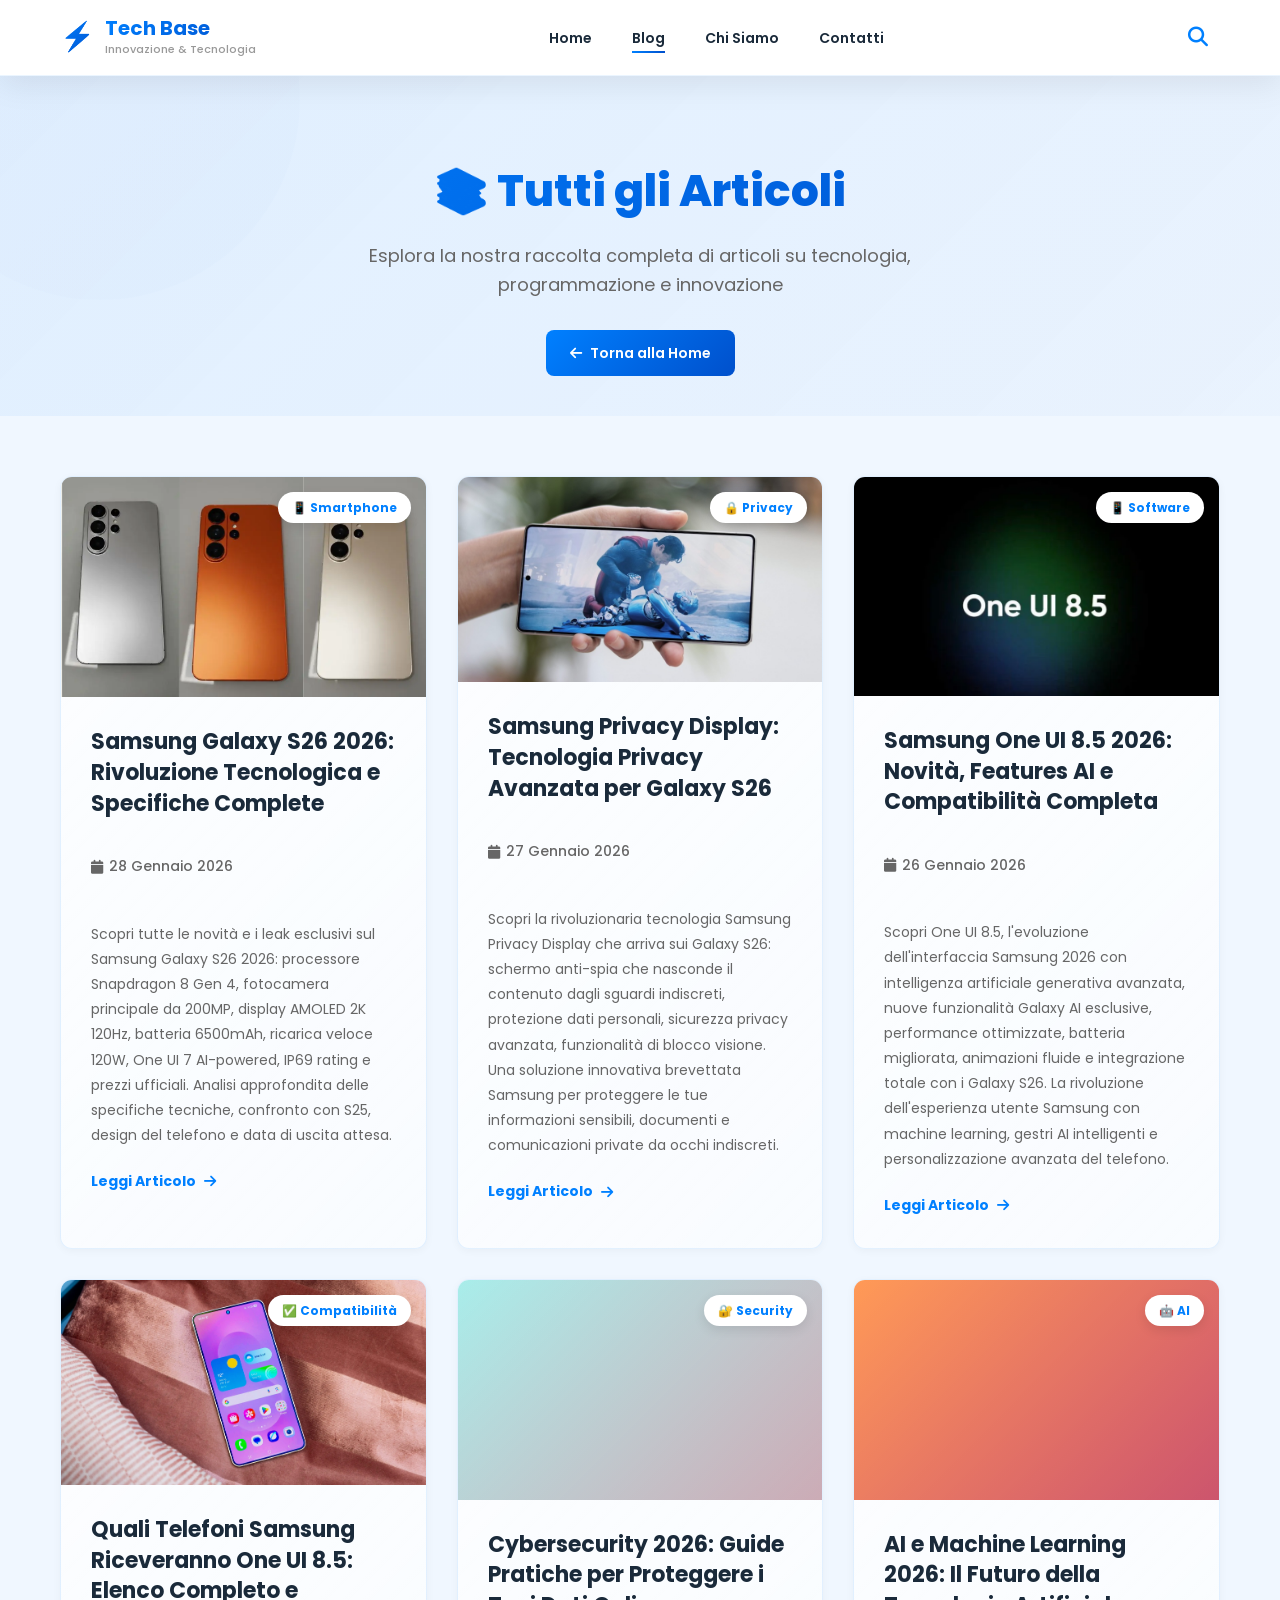
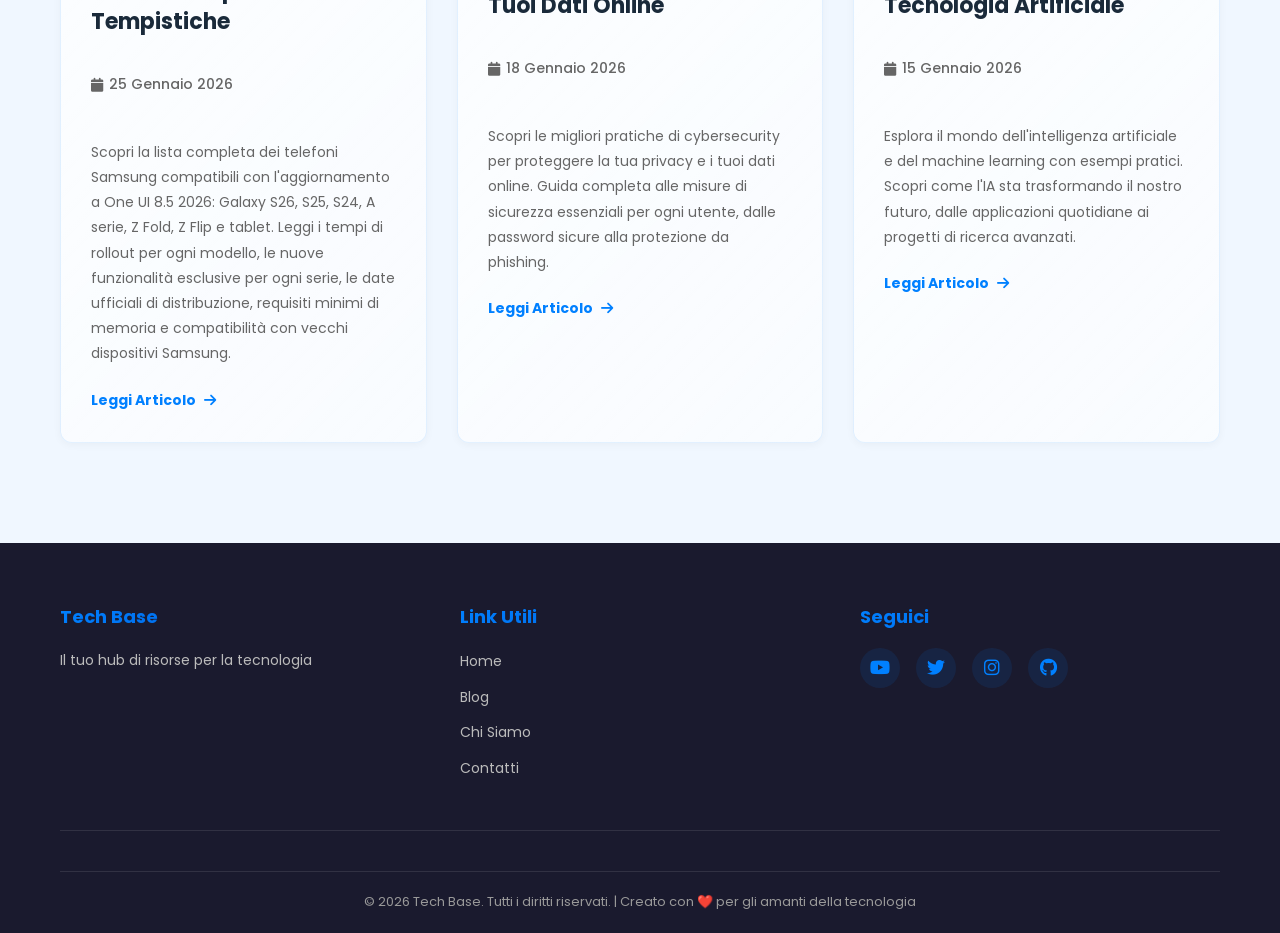
==== blog.html @ f5a22a63 "V1sito" ====
<!DOCTYPE html>
<html lang="it">
<head>
    <meta charset="UTF-8">
    <meta name="viewport" content="width=device-width, initial-scale=1.0">
    <meta name="description" content="Blog tecnologia - Leggi tutti gli articoli su Samsung Galaxy S26, One UI 8.5, privacy display, cybersecurity e AI. Guide complete e approfondimenti tech per 2026.">
    <meta name="keywords" content="blog tecnologia, articoli tech, Samsung Galaxy S26, One UI 8.5, guide tecnologia, novità smartphone, AI, cybersecurity, tutorial">
    <meta name="author" content="Tech Base">
    <meta name="robots" content="index, follow">
    <meta property="og:title" content="Blog Tecnologia - Articoli Tech Esclusivi 2026">
    <meta property="og:description" content="Scopri i migliori articoli su tecnologia, smartphone e innovazione. Guide e tutorial su Samsung S26, One UI e molto altro.">
    <meta property="og:type" content="website">
    <meta property="og:url" content="https://www.techbase.it/blog.html">
    <title>Blog Tecnologia - Articoli su Samsung S26, One UI 8.5 e Novità Tech 2026</title>
    <link rel="stylesheet" href="styles.css">
    <link rel="stylesheet" href="https://cdnjs.cloudflare.com/ajax/libs/font-awesome/6.4.0/css/all.min.css">
    <link rel="canonical" href="https://www.techbase.it/blog.html">
</head>
<body>
    <!-- Animated Background -->
    <div class="background-animation">
        <div class="blob blob-1"></div>
        <div class="blob blob-2"></div>
        <div class="blob blob-3"></div>
    </div>

    <!-- Header -->
    <header class="header">
        <div class="container">
            <div class="logo">
                <div class="logo-icon">⚡</div>
                <div>
                    <h1>Tech Base</h1>
                    <p class="tagline">Innovazione & Tecnologia</p>
                </div>
            </div>
            <nav class="nav">
                <ul>
                    <li><a href="index.html">Home</a></li>
                    <li><a href="blog.html" class="active">Blog</a></li>
                    <li><a href="index.html#about">Chi Siamo</a></li>
                    <li><a href="contatti.html">Contatti</a></li>
                </ul>
            </nav>
            <button class="search-toggle" id="searchToggle" title="Cerca articoli">
                <i class="fas fa-search"></i>
            </button>
            <div class="hamburger">
                <span></span>
                <span></span>
                <span></span>
            </div>
        </div>
    </header>

    <!-- Search Modal -->
    <div class="search-modal" id="searchModal">
        <div class="search-modal-content">
            <button class="search-modal-close" id="searchModalClose">
                <i class="fas fa-times"></i>
            </button>
            <div class="search-modal-header">
                <h2>Cerca Articoli</h2>
                <p>Trova gli articoli che ti interessano</p>
            </div>
            <div class="search-box-modal">
                <i class="fas fa-search"></i>
                <input type="text" id="searchInputModal" class="search-input-modal" placeholder="Cerca per titolo, categoria, parola chiave...">
                <button class="search-clear-modal" id="searchClearModal">
                    <i class="fas fa-times"></i>
                </button>
            </div>
            <div class="search-tags-modal">
                <button class="search-tag-modal" data-tag="smartphone">📱 Smartphone</button>
                <button class="search-tag-modal" data-tag="privacy">🔒 Privacy</button>
                <button class="search-tag-modal" data-tag="software">📱 Software</button>
                <button class="search-tag-modal" data-tag="compatibilità">✅ Compatibilità</button>
                <button class="search-tag-modal" data-tag="security">🔐 Security</button>
                <button class="search-tag-modal" data-tag="ai">🤖 AI</button>
            </div>
            <div id="searchResultsModal" class="search-results-modal"></div>
        </div>
    </div>
    <div class="search-modal-overlay" id="searchModalOverlay"></div>

    <!-- Blog Header Section -->
    <section class="blog-header-section">
        <div class="container">
            <div class="blog-header-content">
                <h1>📚 Tutti gli Articoli</h1>
                <p>Esplora la nostra raccolta completa di articoli su tecnologia, programmazione e innovazione</p>
                <a href="index.html" class="back-to-home">
                    <i class="fas fa-arrow-left"></i> Torna alla Home
                </a>
            </div>
        </div>
    </section>

    <!-- Blog Posts Section -->
    <section class="blog blog-page">
        <div class="container">
            <div class="blog-grid" id="blogGrid">
                <!-- Post 1 -->
                <article class="blog-post">
                    <div class="post-badge">📱 Smartphone</div>
                    <img src="Samsung-Galaxy-S26-Ultra.webp" alt="Samsung Galaxy S26" class="post-image-img">
                    <div class="post-content">
                        <h3>Samsung Galaxy S26 2026: Rivoluzione Tecnologica e Specifiche Complete</h3>
                        <p class="post-date"><i class="fas fa-calendar"></i> 28 Gennaio 2026</p>
                        <p>Scopri tutte le novità e i leak esclusivi sul Samsung Galaxy S26 2026: processore Snapdragon 8 Gen 4, fotocamera principale da 200MP, display AMOLED 2K 120Hz, batteria 6500mAh, ricarica veloce 120W, One UI 7 AI-powered, IP69 rating e prezzi ufficiali. Analisi approfondita delle specifiche tecniche, confronto con S25, design del telefono e data di uscita attesa.</p>
                        <a href="post1-samsung-s26.html" class="read-more"><span>Leggi Articolo</span><i class="fas fa-arrow-right"></i></a>
                    </div>
                </article>

                <!-- Post 2 -->
                <article class="blog-post">
                    <div class="post-badge">🔒 Privacy</div>
                    <img src="S26-Ultra-Display.jpg" alt="Samsung Galaxy S26 Ultra Display Privacy" class="post-image-img">
                    <div class="post-content">
                        <h3>Samsung Privacy Display: Tecnologia Privacy Avanzata per Galaxy S26</h3>
                        <p class="post-date"><i class="fas fa-calendar"></i> 27 Gennaio 2026</p>
                        <p>Scopri la rivoluzionaria tecnologia Samsung Privacy Display che arriva sui Galaxy S26: schermo anti-spia che nasconde il contenuto dagli sguardi indiscreti, protezione dati personali, sicurezza privacy avanzata, funzionalità di blocco visione. Una soluzione innovativa brevettata Samsung per proteggere le tue informazioni sensibili, documenti e comunicazioni private da occhi indiscreti.</p>
                        <a href="post2-samsung-privacy-display.html" class="read-more"><span>Leggi Articolo</span><i class="fas fa-arrow-right"></i></a>
                    </div>
                </article>

                <!-- Post 3 -->
                <article class="blog-post">
                    <div class="post-badge">📱 Software</div>
                    <img src="1293707.webp" alt="Samsung One UI 8.5" class="post-image-img">
                    <div class="post-content">
                        <h3>Samsung One UI 8.5 2026: Novità, Features AI e Compatibilità Completa</h3>
                        <p class="post-date"><i class="fas fa-calendar"></i> 26 Gennaio 2026</p>
                        <p>Scopri One UI 8.5, l'evoluzione dell'interfaccia Samsung 2026 con intelligenza artificiale generativa avanzata, nuove funzionalità Galaxy AI esclusive, performance ottimizzate, batteria migliorata, animazioni fluide e integrazione totale con i Galaxy S26. La rivoluzione dell'esperienza utente Samsung con machine learning, gestri AI intelligenti e personalizzazione avanzata del telefono.</p>
                        <a href="post3-samsung-oneui8.html" class="read-more"><span>Leggi Articolo</span><i class="fas fa-arrow-right"></i></a>
                    </div>
                </article>

                <!-- Post 4 -->
                <article class="blog-post">
                    <div class="post-badge">✅ Compatibilità</div>
                    <img src="download.webp" alt="Samsung One UI 8.5" class="post-image-img">
                    <div class="post-content">
                        <h3>Quali Telefoni Samsung Riceveranno One UI 8.5: Elenco Completo e Tempistiche</h3>
                        <p class="post-date"><i class="fas fa-calendar"></i> 25 Gennaio 2026</p>
                        <p>Scopri la lista completa dei telefoni Samsung compatibili con l'aggiornamento a One UI 8.5 2026: Galaxy S26, S25, S24, A serie, Z Fold, Z Flip e tablet. Leggi i tempi di rollout per ogni modello, le nuove funzionalità esclusive per ogni serie, le date ufficiali di distribuzione, requisiti minimi di memoria e compatibilità con vecchi dispositivi Samsung.</p>
                        <a href="post4-oneui85-compatibility.html" class="read-more"><span>Leggi Articolo</span><i class="fas fa-arrow-right"></i></a>
                    </div>
                </article>

                <!-- Post 5 -->
                <article class="blog-post">
                    <div class="post-badge">🔐 Security</div>
                    <div class="post-image" style="background: linear-gradient(135deg, #a8edea 0%, #fed6e3 100%);"></div>
                    <div class="post-content">
                        <h3>Cybersecurity 2026: Guide Pratiche per Proteggere i Tuoi Dati Online</h3>
                        <p class="post-date"><i class="fas fa-calendar"></i> 18 Gennaio 2026</p>
                        <p>Scopri le migliori pratiche di cybersecurity per proteggere la tua privacy e i tuoi dati online. Guida completa alle misure di sicurezza essenziali per ogni utente, dalle password sicure alla protezione da phishing.</p>
                        <a href="#" class="read-more"><span>Leggi Articolo</span><i class="fas fa-arrow-right"></i></a>
                    </div>
                </article>

                <!-- Post 6 -->
                <article class="blog-post">
                    <div class="post-badge">🤖 AI</div>
                    <div class="post-image" style="background: linear-gradient(135deg, #ff9a56 0%, #ff6a88 100%);"></div>
                    <div class="post-content">
                        <h3>AI e Machine Learning 2026: Il Futuro della Tecnologia Artificiale</h3>
                        <p class="post-date"><i class="fas fa-calendar"></i> 15 Gennaio 2026</p>
                        <p>Esplora il mondo dell'intelligenza artificiale e del machine learning con esempi pratici. Scopri come l'IA sta trasformando il nostro futuro, dalle applicazioni quotidiane ai progetti di ricerca avanzati.</p>
                        <a href="#" class="read-more"><span>Leggi Articolo</span><i class="fas fa-arrow-right"></i></a>
                    </div>
                </article>
            </div>
        </div>
    </section>

    <!-- Footer -->
    <footer class="footer">
        <div class="container">
            <div class="footer-content">
                <div class="footer-section">
                    <h4>Tech Base</h4>
                    <p>Il tuo hub di risorse per la tecnologia</p>
                </div>
                <div class="footer-section">
                    <h4>Link Utili</h4>
                    <ul>
                        <li><a href="index.html">Home</a></li>
                        <li><a href="blog.html">Blog</a></li>
                        <li><a href="index.html#about">Chi Siamo</a></li>
                        <li><a href="contatti.html">Contatti</a></li>
                    </ul>
                </div>
                <div class="footer-section">
                    <h4>Seguici</h4>
                    <div class="social-links">
                        <a href="https://youtube.com" target="_blank" title="YouTube"><i class="fab fa-youtube"></i></a>
                        <a href="https://twitter.com" target="_blank" title="Twitter"><i class="fab fa-twitter"></i></a>
                        <a href="https://instagram.com" target="_blank" title="Instagram"><i class="fab fa-instagram"></i></a>
                        <a href="https://github.com" target="_blank" title="GitHub"><i class="fab fa-github"></i></a>
                    </div>
                </div>
            </div>
            <div class="footer-bottom">
                <p>&copy; 2026 Tech Base. Tutti i diritti riservati. | Creato con ❤️ per gli amanti della tecnologia</p>
            </div>
        </div>
    </footer>

    <script src="script.js"></script>
</body>
</html>
---- styles.css ----
@import url('https://fonts.googleapis.com/css2?family=Poppins:wght@300;400;500;600;700;800&display=swap');

* {
    margin: 0;
    padding: 0;
    box-sizing: border-box;
}

:root {
    --primary: linear-gradient(135deg, #0080FF 0%, #0050CC 100%);
    --secondary: linear-gradient(135deg, #00A8FF 0%, #0066FF 100%);
    --accent: #0080FF;
    --dark: #0a1f2e;
    --light: #f0f7ff;
    --text: #1a2a3a;
}

html {
    scroll-behavior: smooth;
}

body {
    font-family: 'Poppins', sans-serif;
    line-height: 1.6;
    color: var(--text);
    background-color: var(--light);
    overflow-x: hidden;
}

.container {
    max-width: 1200px;
    margin: 0 auto;
    padding: 0 20px;
}

/* Animated Background */
.background-animation {
    position: fixed;
    top: 0;
    left: 0;
    width: 100%;
    height: 100%;
    z-index: -1;
    overflow: hidden;
    background: linear-gradient(135deg, rgba(0, 128, 255, 0.01) 0%, rgba(0, 80, 204, 0.005) 100%);
}

.blob {
    position: absolute;
    border-radius: 50%;
    opacity: 0.01;
}

.blob-1 {
    width: 400px;
    height: 400px;
    background: linear-gradient(135deg, #0080FF 0%, #0050CC 100%);
    top: -100px;
    left: -100px;
}

.blob-2 {
    width: 300px;
    height: 300px;
    background: linear-gradient(135deg, #00A8FF 0%, #0066FF 100%);
    top: 50%;
    right: -100px;
}

.blob-3 {
    width: 350px;
    height: 350px;
    background: linear-gradient(135deg, #0080FF 0%, #0035AA 100%);
    bottom: -100px;
    left: 50%;
}

/* Header */
.header {
    background: rgba(255, 255, 255, 0.98);
    color: var(--text);
    padding: 15px 0;
    position: sticky;
    top: 0;
    z-index: 100;
    border-bottom: 1px solid rgba(0, 128, 255, 0.08);
    box-shadow: 0 1px 3px rgba(0, 0, 0, 0.02);
}

.header .container {
    display: flex;
    justify-content: space-between;
    align-items: center;
}

.logo {
    display: flex;
    align-items: center;
    gap: 2px;
}

.logo-icon {
    font-size: 28px;
    background: linear-gradient(135deg, #0080FF 0%, #0050CC 100%);
    -webkit-background-clip: text;
    -webkit-text-fill-color: transparent;
}

.logo h1 {
    font-size: 24px;
    font-weight: 800;
    background: linear-gradient(135deg, #0080FF 0%, #0050CC 100%);
    -webkit-background-clip: text;
    -webkit-text-fill-color: transparent;
}

.tagline {
    font-size: 11px;
    margin-top: 2px;
    color: #999;
    font-weight: 500;
}

@keyframes pulse {
    0%, 100% { opacity: 1; transform: scale(1); }
    50% { opacity: 0.7; transform: scale(1.1); }
}

.nav ul {
    display: flex;
    list-style: none;
    gap: 40px;
}

.nav a {
    color: var(--text);
    text-decoration: none;
    font-weight: 600;
    font-size: 14px;
    position: relative;
    transition: color 0.3s;
}

.nav a::after {
    content: '';
    position: absolute;
    bottom: -5px;
    left: 0;
    width: 0;
    height: 2px;
    background: linear-gradient(90deg, #0080FF 0%, #0050CC 100%);
    transition: width 0.3s;
}

.nav a:hover::after,
.nav a.active::after {
    width: 100%;
}

.hamburger {
    display: none;
    flex-direction: column;
    gap: 5px;
    cursor: pointer;
}

.hamburger span {
    width: 25px;
    height: 3px;
    background: var(--text);
    border-radius: 2px;
    transition: all 0.3s;
}

.search-toggle {
    background: none;
    border: none;
    font-size: 20px;
    color: #0080FF;
    cursor: pointer;
    transition: all 0.3s;
    padding: 8px 12px;
    display: flex;
    align-items: center;
    justify-content: center;
}

.search-toggle:hover {
    color: #0050CC;
    transform: scale(1.1);
}

/* Search Modal */
.search-modal {
    position: fixed;
    top: 50%;
    left: 50%;
    transform: translate(-50%, -50%) scale(0.95);
    background: white;
    border-radius: 20px;
    padding: 40px;
    box-shadow: 0 20px 60px rgba(0, 0, 0, 0.3);
    z-index: 1001;
    opacity: 0;
    pointer-events: none;
    transition: all 0.3s cubic-bezier(0.23, 1, 0.320, 1);
    max-width: 500px;
    width: 90%;
    max-height: 90vh;
    overflow-y: auto;
}

.search-modal.active {
    opacity: 1;
    pointer-events: auto;
    transform: translate(-50%, -50%) scale(1);
}

.search-modal-overlay {
    position: fixed;
    top: 0;
    left: 0;
    width: 100%;
    height: 100%;
    background: rgba(0, 0, 0, 0.5);
    z-index: 1000;
    opacity: 0;
    pointer-events: none;
    transition: opacity 0.3s;
}

.search-modal-overlay.active {
    opacity: 1;
    pointer-events: auto;
}

.search-modal-close {
    position: absolute;
    top: 15px;
    right: 15px;
    background: none;
    border: none;
    font-size: 24px;
    color: #999;
    cursor: pointer;
    transition: all 0.3s;
    padding: 5px;
}

.search-modal-close:hover {
    color: #0080FF;
    transform: rotate(90deg);
}

.search-modal-header {
    margin-bottom: 30px;
    text-align: center;
}

.search-modal-header h2 {
    font-size: 28px;
    font-weight: 800;
    color: var(--text);
    margin-bottom: 8px;
}

.search-modal-header p {
    color: #999;
    font-size: 14px;
}

.search-box-modal {
    display: flex;
    align-items: center;
    background: white;
    border: 2px solid rgba(0, 128, 255, 0.2);
    border-radius: 50px;
    padding: 12px 20px;
    gap: 12px;
    box-shadow: 0 8px 24px rgba(0, 0, 0, 0.06);
    transition: all 0.3s;
    margin-bottom: 20px;
}

.search-box-modal:focus-within {
    border-color: #0080FF;
    box-shadow: 0 12px 32px rgba(0, 128, 255, 0.15);
}

.search-box-modal i {
    color: #0080FF;
    font-size: 18px;
}

.search-input-modal {
    flex: 1;
    border: none;
    outline: none;
    font-family: inherit;
    font-size: 15px;
    color: var(--text);
}

.search-input-modal::placeholder {
    color: #bbb;
}

.search-clear-modal {
    background: none;
    border: none;
    color: #999;
    cursor: pointer;
    font-size: 18px;
    transition: all 0.3s;
    padding: 5px;
    display: none;
    align-items: center;
    justify-content: center;
}

.search-clear-modal:hover {
    color: #0080FF;
    transform: scale(1.2);
}

.search-clear-modal.active {
    display: flex;
}

.search-tags-modal {
    display: flex;
    flex-wrap: wrap;
    gap: 10px;
    margin-bottom: 20px;
    justify-content: center;
}

.search-tag-modal {
    padding: 8px 16px;
    background: white;
    border: 2px solid rgba(0, 128, 255, 0.2);
    border-radius: 20px;
    color: #666;
    cursor: pointer;
    font-size: 12px;
    font-weight: 600;
    transition: all 0.3s;
}

.search-tag-modal:hover {
    border-color: #0080FF;
    color: #0080FF;
    background: rgba(0, 128, 255, 0.05);
}

.search-tag-modal.active {
    background: linear-gradient(135deg, #0080FF 0%, #0050CC 100%);
    color: white;
    border-color: transparent;
    box-shadow: 0 8px 20px rgba(0, 128, 255, 0.3);
}

.search-results-modal {
    text-align: center;
    padding: 20px;
    color: #999;
    font-size: 14px;
    min-height: 0;
    overflow: hidden;
    transition: all 0.3s;
}

.search-results-modal.active {
    min-height: 40px;
    background: rgba(0, 128, 255, 0.05);
    border-radius: 12px;
    border: 1px solid rgba(0, 128, 255, 0.1);
}

/* Hero Section */
.hero {
    position: relative;
    padding: 120px 0;
    min-height: 100vh;
    display: flex;
    align-items: center;
    overflow: hidden;
    background: linear-gradient(135deg, rgba(102, 126, 234, 0.05) 0%, rgba(118, 75, 162, 0.05) 100%);
}

.hero-content .container {
    position: relative;
    z-index: 2;
}

.hero-title {
    font-size: 64px;
    font-weight: 800;
    margin-bottom: 20px;
    background: linear-gradient(135deg, #0080FF 0%, #0050CC 100%);
    -webkit-background-clip: text;
    -webkit-text-fill-color: transparent;
    line-height: 1.2;
    animation: fadeInUp 0.8s ease-out;
}

.hero-subtitle {
    font-size: 20px;
    color: #666;
    margin-bottom: 40px;
    max-width: 500px;
    line-height: 1.8;
    animation: fadeInUp 0.8s ease-out 0.2s both;
}

@keyframes fadeInUp {
    from {
        opacity: 0;
        transform: translateY(30px);
    }
    to {
        opacity: 1;
        transform: translateY(0);
    }
}

@keyframes slideInLeft {
    from {
        opacity: 0;
        transform: translateX(-50px);
    }
    to {
        opacity: 1;
        transform: translateX(0);
    }
}

@keyframes slideInRight {
    from {
        opacity: 0;
        transform: translateX(50px);
    }
    to {
        opacity: 1;
        transform: translateX(0);
    }
}

@keyframes scaleIn {
    from {
        opacity: 0;
        transform: scale(0.9);
    }
    to {
        opacity: 1;
        transform: scale(1);
    }
}

@keyframes glow {
    0%, 100% {
        box-shadow: 0 0 20px rgba(0, 128, 255, 0.3);
    }
    50% {
        box-shadow: 0 0 40px rgba(0, 128, 255, 0.6);
    }
}

.floating-cards {
    position: absolute;
    right: 0;
    top: 50%;
    transform: translateY(-50%);
    z-index: 1;
    display: flex;
    flex-direction: column;
    gap: 20px;
}

.float-card {
    padding: 15px 25px;
    background: white;
    border-radius: 50px;
    font-weight: 700;
    color: #0080FF;
    box-shadow: 0 10px 30px rgba(0, 128, 255, 0.2);
    animation: float 6s ease-in-out infinite;
}

.float-card:nth-child(2) { animation-delay: 0.5s; }
.float-card:nth-child(3) { animation-delay: 1s; }
.float-card:nth-child(4) { animation-delay: 1.5s; }
.float-card:nth-child(5) { animation-delay: 2s; }

@keyframes float {
    0%, 100% { transform: translateY(0px); }
    50% { transform: translateY(-20px); }
}

/* CTA Button */
.cta-btn {
    display: inline-flex;
    align-items: center;
    gap: 10px;
    padding: 15px 40px;
    border-radius: 50px;
    text-decoration: none;
    font-weight: 600;
    font-size: 15px;
    transition: all 0.3s;
    border: none;
    cursor: pointer;
}

.primary-btn {
    background: linear-gradient(135deg, #0080FF 0%, #0050CC 100%);
    color: white;
    box-shadow: 0 10px 30px rgba(0, 128, 255, 0.3);
}

.primary-btn:hover {
    transform: translateY(-5px);
    box-shadow: 0 15px 40px rgba(0, 128, 255, 0.4);
}

.secondary-btn {
    background: white;
    color: #0080FF;
    border: 2px solid #0080FF;
}

.secondary-btn:hover {
    background: linear-gradient(135deg, #0080FF 0%, #0050CC 100%);
    color: white;
    border-color: transparent;
}

/* Section Header */
.section-header {
    text-align: center;
    margin-bottom: 60px;
}

.section-header h2 {
    font-size: 42px;
    font-weight: 800;
    margin-bottom: 12px;
    color: var(--text);
}

.section-header p {
    font-size: 18px;
    color: #999;
    font-weight: 500;
}

/* Blog Section */
.blog {
    padding: 100px 0;
    background-color: var(--light);
    position: relative;
    z-index: 1;
}

.blog.blog-page {
    padding: 60px 0 100px;
}

.blog-header-section {
    padding: 80px 0 40px;
    background: linear-gradient(135deg, rgba(0, 128, 255, 0.05) 0%, rgba(0, 80, 204, 0.05) 100%);
    position: relative;
    z-index: 1;
}

.blog-header-content {
    text-align: center;
}

.blog-header-content h1 {
    font-size: 48px;
    font-weight: 800;
    margin-bottom: 16px;
    background: linear-gradient(135deg, #0080FF 0%, #0050CC 100%);
    -webkit-background-clip: text;
    -webkit-text-fill-color: transparent;
}

.blog-header-content p {
    font-size: 18px;
    color: #666;
    margin-bottom: 30px;
    max-width: 600px;
    margin-left: auto;
    margin-right: auto;
}

.back-to-home {
    display: inline-flex;
    align-items: center;
    gap: 8px;
    color: #0080FF;
    text-decoration: none;
    font-weight: 600;
    font-size: 14px;
    transition: all 0.3s;
}

.back-to-home:hover {
    gap: 12px;
    color: #0050CC;
}

.blog-grid {
    display: grid;
    grid-template-columns: repeat(auto-fit, minmax(340px, 1fr));
    gap: 40px;
}

.blog.blog-page .blog-grid {
    grid-template-columns: repeat(auto-fit, minmax(300px, 1fr));
    gap: 30px;
}

@media (min-width: 1200px) {
    .blog.blog-page .blog-grid {
        grid-template-columns: repeat(3, 1fr);
    }
}

.blog-post {
    background: linear-gradient(135deg, rgba(255, 255, 255, 0.8) 0%, rgba(255, 255, 255, 0.6) 100%);
    border-radius: 12px;
    overflow: hidden;
    box-shadow: 0 2px 8px rgba(0, 0, 0, 0.04);
    transition: all 0.3s cubic-bezier(0.23, 1, 0.320, 1);
    position: relative;
    border: 1px solid rgba(0, 128, 255, 0.1);
}

.blog-post::before {
    content: '';
    position: absolute;
    top: 0;
    left: 0;
    right: 0;
    height: 4px;
    background: linear-gradient(90deg, #0080FF 0%, #0050CC 100%);
    z-index: 2;
    transform: scaleX(0);
    transform-origin: left;
    transition: transform 0.5s cubic-bezier(0.23, 1, 0.320, 1);
}

.blog-post:hover::before {
    transform: scaleX(1);
}

.blog-post:hover {
    transform: translateY(-20px);
    box-shadow: 0 30px 60px rgba(0, 128, 255, 0.25);
}

.post-badge {
    position: absolute;
    top: 15px;
    right: 15px;
    background: white;
    padding: 6px 14px;
    border-radius: 20px;
    font-size: 12px;
    font-weight: 700;
    color: #0080FF;
    z-index: 3;
    box-shadow: 0 4px 12px rgba(0, 0, 0, 0.1);
}

.post-image {
    width: 100%;
    height: 220px;
    background-size: cover;
    background-position: center;
    position: relative;
}

.post-image-img {
    width: 100%;
    height: auto;
    max-height: 220px;
    object-fit: cover;
    display: block;
}
.post-image img {
    width: 100%;
    height: 100%;
    object-fit: cover;
    display: block;
}
.post-image:hover img {
    transform: scale(1.05);
    transition: transform 0.5s ease;
}

.post-image::after {
    content: '';
    position: absolute;
    top: 0;
    left: 0;
    width: 100%;
    height: 100%;
    background: linear-gradient(135deg, rgba(0,0,0,0) 0%, rgba(0,0,0,0.2) 100%);
}

.post-content {
    padding: 30px;
}

.post-content h3 {
    font-size: 22px;
    margin-bottom: 12px;
    color: var(--text);
    font-weight: 700;
    line-height: 1.4;
    min-height: 60px;
}

.post-date {
    color: #999;
    font-size: 13px;
    margin-bottom: 15px;
    font-weight: 500;
    display: flex;
    align-items: center;
    gap: 6px;
}

.post-content p {
    color: #666;
    margin-bottom: 20px;
    font-size: 14px;
    line-height: 1.8;
    min-height: 70px;
}

.read-more {
    display: inline-flex;
    align-items: center;
    gap: 8px;
    color: #0080FF;
    text-decoration: none;
    font-weight: 700;
    font-size: 14px;
    transition: all 0.3s;
    position: relative;
}

.read-more::after {
    content: '';
    position: absolute;
    bottom: -2px;
    left: 0;
    width: 0;
    height: 2px;
    background: linear-gradient(90deg, #0080FF 0%, #0050CC 100%);
    transition: width 0.3s;
}

.read-more:hover {
    gap: 12px;
    color: #0050CC;
}

.read-more:hover::after {
    width: 100%;
}

.read-more i {
    transition: transform 0.3s;
}

.read-more:hover i {
    transform: translateX(5px);
}

/* About Section */
.about {
    padding: 100px 0;
    background: white;
    position: relative;
    z-index: 1;
}

.about-content {
    display: grid;
    grid-template-columns: 1fr 1fr;
    gap: 80px;
    align-items: center;
}

.about-text h2 {
    font-size: 42px;
    font-weight: 800;
    margin-bottom: 24px;
    color: var(--text);
}

.about-text p {
    font-size: 16px;
    color: #666;
    margin-bottom: 24px;
    line-height: 1.8;
}

.stats {
    display: flex;
    flex-direction: column;
    gap: 24px;
}

.stat-card {
    padding: 30px;
    background: linear-gradient(135deg, rgba(0, 128, 255, 0.05) 0%, rgba(0, 80, 204, 0.05) 100%);
    border-radius: 12px;
    border: 1px solid rgba(0, 128, 255, 0.1);
    transition: all 0.3s;
}

.stat-card:hover {
    background: linear-gradient(135deg, rgba(0, 128, 255, 0.1) 0%, rgba(0, 80, 204, 0.1) 100%);
    border-color: rgba(0, 128, 255, 0.3);
    transform: translateX(10px);
}

.stat-icon {
    font-size: 32px;
    margin-bottom: 12px;
}

.stat-card h3 {
    font-size: 32px;
    font-weight: 800;
    background: linear-gradient(135deg, #0080FF 0%, #0050CC 100%);
    -webkit-background-clip: text;
    -webkit-text-fill-color: transparent;
    margin-bottom: 6px;
}

.stat-card p {
    color: #999;
    font-weight: 600;
    font-size: 14px;
    margin-bottom: 12px;
}

.stat-bar {
    width: 100%;
    height: 4px;
    background: rgba(0,0,0,0.1);
    border-radius: 2px;
    overflow: hidden;
}

.stat-fill {
    height: 100%;
    background: linear-gradient(90deg, #0080FF 0%, #0050CC 100%);
    transition: width 1s ease-out;
    border-radius: 2px;
}

/* Breadcrumb Navigation */
.breadcrumb {
    display: flex;
    align-items: center;
    gap: 8px;
    margin-bottom: 30px;
    padding: 0;
}

.breadcrumb a {
    color: #0080FF;
    text-decoration: none;
    font-size: 14px;
    transition: color 0.3s;
}

.breadcrumb a:hover {
    color: #0050CC;
    text-decoration: underline;
}

.breadcrumb span {
    color: #999;
    font-size: 14px;
}

/* Article Page Styling */
.article-section {
    padding: 60px 0;
    min-height: 100vh;
}

.article-content {
    max-width: 900px;
    margin: 0 auto;
}

.article-header {
    margin-bottom: 40px;
}

.back-link {
    display: inline-flex;
    align-items: center;
    gap: 8px;
    color: #0080FF;
    text-decoration: none;
    font-size: 14px;
    margin-bottom: 20px;
    transition: all 0.3s;
}

.back-link:hover {
    gap: 12px;
    color: #0050CC;
}

.article-badge {
    display: inline-block;
    background: linear-gradient(135deg, #0080FF 0%, #0050CC 100%);
    color: white;
    padding: 6px 14px;
    border-radius: 20px;
    font-size: 12px;
    font-weight: 700;
    margin-bottom: 16px;
}

.article-content h1 {
    font-size: 42px;
    font-weight: 800;
    color: var(--text);
    margin-bottom: 16px;
    line-height: 1.2;
}

.article-meta {
    display: flex;
    gap: 20px;
    flex-wrap: wrap;
    font-size: 14px;
    color: #666;
    margin-bottom: 0;
}

.article-meta span {
    display: flex;
    align-items: center;
    gap: 6px;
}

.article-image-img {
    width: 100%;
    height: auto;
    max-height: 500px;
    object-fit: cover;
    border-radius: 12px;
    margin: 40px 0;
    box-shadow: 0 8px 32px rgba(0, 128, 255, 0.15);
}

.article-body {
    font-size: 16px;
    line-height: 1.8;
    color: #333;
}

.article-body h2 {
    font-size: 28px;
    font-weight: 700;
    color: var(--text);
    margin: 40px 0 20px 0;
}

.article-body h3 {
    font-size: 22px;
    font-weight: 700;
    color: var(--text);
    margin: 30px 0 15px 0;
}

.article-body p {
    margin-bottom: 18px;
    text-align: justify;
}

.article-body ul,
.article-body ol {
    margin: 20px 0 20px 30px;
}

.article-body li {
    margin-bottom: 12px;
    line-height: 1.8;
}

/* Reading Progress Bar */
.reading-progress {
    position: fixed;
    top: 0;
    left: 0;
    right: 0;
    height: 4px;
    background: linear-gradient(90deg, #0080FF 0%, #0050CC 100%);
    width: 0%;
    transition: width 0.2s ease;
    z-index: 1000;
}

/* Blog Header Section */
.blog-header-section {
    padding: 80px 0 40px;
    background: linear-gradient(135deg, rgba(0, 128, 255, 0.05) 0%, rgba(0, 80, 204, 0.02) 100%);
    text-align: center;
}

.blog-header-content h1 {
    font-size: 44px;
    font-weight: 800;
    color: var(--text);
    margin-bottom: 16px;
}

.blog-header-content p {
    font-size: 18px;
    color: #666;
    margin-bottom: 30px;
}

.back-to-home {
    display: inline-flex;
    align-items: center;
    gap: 8px;
    background: linear-gradient(135deg, #0080FF 0%, #0050CC 100%);
    color: white;
    padding: 12px 24px;
    border-radius: 8px;
    text-decoration: none;
    font-weight: 600;
    transition: all 0.3s;
}

.back-to-home:hover {
    transform: translateY(-2px);
    box-shadow: 0 8px 24px rgba(0, 128, 255, 0.3);
}

/* Trending Section */
.trending-section {
    padding: 100px 0;
    background: linear-gradient(135deg, rgba(0, 128, 255, 0.02) 0%, rgba(0, 80, 204, 0.02) 100%);
    position: relative;
    z-index: 1;
}

.trending-grid {
    display: grid;
    grid-template-columns: repeat(auto-fit, minmax(320px, 1fr));
    gap: 30px;
}

.trending-card {
    background: linear-gradient(135deg, rgba(255, 255, 255, 0.9) 0%, rgba(255, 255, 255, 0.7) 100%);
    backdrop-filter: blur(10px);
    -webkit-backdrop-filter: blur(10px);
    padding: 30px;
    border-radius: 16px;
    border: 1px solid rgba(255, 255, 255, 0.8);
    box-shadow: 0 8px 32px rgba(0, 0, 0, 0.08);
    transition: all 0.3s cubic-bezier(0.23, 1, 0.320, 1);
    position: relative;
    overflow: hidden;
}

.trending-card::before {
    content: '';
    position: absolute;
    top: 0;
    left: -100%;
    width: 100%;
    height: 100%;
    background: linear-gradient(90deg, transparent, rgba(255,255,255,0.3), transparent);
    transition: left 0.5s;
}

.trending-card:hover {
    transform: translateY(-10px);
    box-shadow: 0 20px 60px rgba(0, 128, 255, 0.2);
}

.trending-card:hover::before {
    left: 100%;
}

.trending-badge {
    display: inline-block;
    background: linear-gradient(135deg, #0080FF 0%, #0050CC 100%);
    color: white;
    padding: 6px 14px;
    border-radius: 20px;
    font-size: 11px;
    font-weight: 700;
    margin-bottom: 16px;
}

.trending-header {
    display: flex;
    justify-content: space-between;
    align-items: center;
    margin-bottom: 16px;
    font-size: 12px;
}

.trending-category {
    color: #0080FF;
    font-weight: 600;
}

.trending-views {
    color: #999;
    font-weight: 600;
}

.trending-card h3 {
    font-size: 18px;
    font-weight: 700;
    margin-bottom: 12px;
    color: var(--text);
    line-height: 1.4;
}

.trending-card p {
    font-size: 14px;
    color: #666;
    line-height: 1.6;
    margin-bottom: 20px;
}

.trending-footer {
    display: flex;
    justify-content: space-between;
    align-items: center;
    padding-top: 16px;
    border-top: 1px solid rgba(0, 128, 255, 0.1);
}

.trending-time {
    font-size: 12px;
    color: #999;
    font-weight: 600;
}

.trending-link {
    color: #0080FF;
    text-decoration: none;
    font-weight: 700;
    font-size: 13px;
    display: flex;
    align-items: center;
    gap: 6px;
    transition: all 0.3s;
}

.trending-link:hover {
    gap: 10px;
    color: #0050CC;
}

/* Newsletter Section */
.newsletter {
    padding: 100px 0;
    background: linear-gradient(135deg, #667eea 0%, #764ba2 100%);
    position: relative;
    z-index: 1;
    overflow: hidden;
}

.newsletter::before {
    content: '';
    position: absolute;
    top: -50%;
    right: -10%;
    width: 600px;
    height: 600px;
    background: radial-gradient(circle, rgba(255,255,255,0.1) 1px, transparent 1px);
    background-size: 50px 50px;
    animation: float 20s ease-in-out infinite;
    z-index: 0;
}

.newsletter-content {
    display: grid;
    grid-template-columns: 1fr 1fr;
    gap: 60px;
    align-items: center;
    position: relative;
    z-index: 1;
}

.newsletter-text h2 {
    font-size: 42px;
    font-weight: 800;
    color: white;
    margin-bottom: 20px;
    line-height: 1.3;
}

.newsletter-text p {
    font-size: 16px;
    color: rgba(255, 255, 255, 0.9);
    margin-bottom: 40px;
    line-height: 1.8;
}

.newsletter-stats {
    display: flex;
    gap: 40px;
}

.newsletter-stat {
    display: flex;
    flex-direction: column;
    align-items: center;
}

.stat-number {
    font-size: 28px;
    font-weight: 800;
    color: white;
    display: block;
}

.stat-label {
    font-size: 13px;
    color: rgba(255, 255, 255, 0.8);
    margin-top: 8px;
    font-weight: 600;
}

.newsletter-form {
    display: flex;
    flex-direction: column;
    gap: 16px;
    background: rgba(255, 255, 255, 0.9);
    backdrop-filter: blur(10px);
    -webkit-backdrop-filter: blur(10px);
    padding: 40px;
    border-radius: 20px;
    box-shadow: 0 20px 60px rgba(0, 0, 0, 0.15);
    border: 1px solid rgba(255, 255, 255, 0.8);
}

.newsletter-form input {
    padding: 16px;
    border: 2px solid #e0e0e0;
    border-radius: 12px;
    font-family: inherit;
    font-size: 15px;
    transition: all 0.3s;
}

.newsletter-form input:focus {
    outline: none;
    border-color: #667eea;
    box-shadow: 0 0 0 4px rgba(102, 126, 234, 0.1);
}

.newsletter-form input::placeholder {
    color: #999;
}

.newsletter-form .submit-btn {
    background: linear-gradient(135deg, #667eea 0%, #764ba2 100%);
    margin-top: 10px;
}

.newsletter-disclaimer {
    font-size: 12px;
    color: #999;
    text-align: center;
}
.contact {
    padding: 100px 0;
    background: linear-gradient(135deg, rgba(0, 128, 255, 0.05) 0%, rgba(0, 80, 204, 0.05) 100%);
    position: relative;
    z-index: 1;
}

.contact.contact-page {
    padding: 60px 0 100px;
    background: var(--light);
}

.contact-header-section {
    padding: 80px 0 40px;
    background: linear-gradient(135deg, rgba(0, 128, 255, 0.05) 0%, rgba(0, 80, 204, 0.05) 100%);
    position: relative;
    z-index: 1;
}

.contact-header-content {
    text-align: center;
}

.contact-header-content h1 {
    font-size: 48px;
    font-weight: 800;
    margin-bottom: 16px;
    background: linear-gradient(135deg, #0080FF 0%, #0050CC 100%);
    -webkit-background-clip: text;
    -webkit-text-fill-color: transparent;
}

.contact-header-content p {
    font-size: 18px;
    color: #666;
    margin-bottom: 30px;
    max-width: 600px;
    margin-left: auto;
    margin-right: auto;
}

.contact-wrapper {
    background: linear-gradient(135deg, rgba(255, 255, 255, 0.8) 0%, rgba(255, 255, 255, 0.6) 100%);
    backdrop-filter: blur(10px);
    -webkit-backdrop-filter: blur(10px);
    border-radius: 20px;
    padding: 60px;
    box-shadow: 0 20px 60px rgba(0, 0, 0, 0.08);
    border: 1px solid rgba(255, 255, 255, 0.8);
}

.contact-header {
    text-align: center;
    margin-bottom: 50px;
}

.contact-header h2 {
    font-size: 42px;
    font-weight: 800;
    margin-bottom: 12px;
    color: var(--text);
}

.contact-header p {
    font-size: 18px;
    color: #999;
    font-weight: 500;
}

.contact-content {
    display: grid;
    grid-template-columns: 1fr 1fr;
    gap: 60px;
}

.contact.contact-page .contact-content {
    grid-template-columns: 1fr 1fr;
    gap: 40px;
}

.contact-form {
    display: flex;
    flex-direction: column;
    gap: 24px;
}

.form-group {
    display: flex;
    flex-direction: column;
    gap: 8px;
}

.form-group.full-width {
    grid-column: 1 / -1;
}

.form-group label {
    font-weight: 700;
    color: var(--text);
    font-size: 14px;
    display: flex;
    align-items: center;
    gap: 8px;
}

.form-group label i {
    color: #667eea;
    font-size: 16px;
}

.form-group input,
.form-group textarea {
    padding: 14px 16px;
    border: 2px solid #e0e0e0;
    border-radius: 8px;
    font-family: inherit;
    font-size: 14px;
    transition: all 0.3s;
    background: #fafafa;
}

.form-group input:focus,
.form-group textarea:focus {
    outline: none;
    border-color: #0080FF;
    background: white;
    box-shadow: 0 0 0 4px rgba(0, 128, 255, 0.1);
}

.form-group input::placeholder,
.form-group textarea::placeholder {
    color: #bbb;
}

.contact-info {
    display: flex;
    flex-direction: column;
    gap: 30px;
}

.contact.contact-page .contact-info {
    display: grid;
    grid-template-columns: repeat(2, 1fr);
    gap: 20px;
    flex-direction: unset;
}

.info-item {
    padding: 24px;
    background: linear-gradient(135deg, rgba(0, 128, 255, 0.05) 0%, rgba(0, 80, 204, 0.05) 100%);
    border-radius: 12px;
    border: 1px solid rgba(0, 128, 255, 0.1);
    transition: all 0.3s;
}

.info-item:hover {
    background: linear-gradient(135deg, rgba(0, 128, 255, 0.1) 0%, rgba(0, 80, 204, 0.1) 100%);
    border-color: rgba(0, 128, 255, 0.3);
    transform: translateX(-10px);
}

.info-icon {
    font-size: 32px;
    margin-bottom: 12px;
}

.info-item h4 {
    font-size: 18px;
    font-weight: 700;
    color: var(--text);
    margin-bottom: 6px;
}

.info-item p {
    color: #999;
    font-weight: 600;
}

.submit-btn {
    padding: 14px 30px;
    background: linear-gradient(135deg, #0080FF 0%, #0050CC 100%);
    color: white;
    border: none;
    border-radius: 8px;
    font-size: 15px;
    font-weight: 700;
    cursor: pointer;
    transition: all 0.3s;
    display: flex;
    align-items: center;
    justify-content: center;
    gap: 10px;
    box-shadow: 0 10px 30px rgba(0, 128, 255, 0.3);
}

.submit-btn:hover {
    transform: translateY(-3px);
    box-shadow: 0 15px 40px rgba(0, 128, 255, 0.4);
}

/* Footer */
.footer {
    background: #1a1a2e;
    color: white;
    padding: 60px 0 20px;
    position: relative;
    z-index: 1;
}

.footer-content {
    display: grid;
    grid-template-columns: repeat(3, 1fr);
    gap: 40px;
    margin-bottom: 40px;
    padding-bottom: 40px;
    border-bottom: 1px solid rgba(255, 255, 255, 0.1);
}

.footer-section h4 {
    font-size: 18px;
    font-weight: 700;
    margin-bottom: 16px;
    background: linear-gradient(135deg, #0080FF 0%, #0050CC 100%);
    -webkit-background-clip: text;
    -webkit-text-fill-color: transparent;
}

.footer-section p {
    color: #bbb;
    font-size: 14px;
    line-height: 1.8;
}

.footer-section ul {
    list-style: none;
}

.footer-section ul li {
    margin-bottom: 10px;
}

.footer-section ul li a {
    color: #bbb;
    text-decoration: none;
    font-size: 14px;
    transition: color 0.3s;
}

.footer-section ul li a:hover {
    color: white;
}

.social-links {
    display: flex;
    gap: 16px;
}

.social-links a {
    width: 40px;
    height: 40px;
    display: flex;
    align-items: center;
    justify-content: center;
    background: rgba(0, 128, 255, 0.1);
    color: #0080FF;
    border-radius: 50%;
    text-decoration: none;
    transition: all 0.3s;
    font-size: 18px;
}

.social-links a:hover {
    background: linear-gradient(135deg, #0080FF 0%, #0050CC 100%);
    color: white;
    transform: translateY(-5px);
}

.footer-bottom {
    text-align: center;
    padding-top: 20px;
    border-top: 1px solid rgba(255, 255, 255, 0.1);
}

.footer-bottom p {
    color: #999;
    font-size: 13px;
}

.footer-bottom a {
    color: #0080FF;
    text-decoration: none;
    transition: color 0.3s;
}

.footer-bottom a:hover {
    color: #0050CC;
    text-decoration: underline;
}

.footer-keywords {
    color: #666 !important;
    margin-top: 12px;
    line-height: 1.6;
}

@media (max-width: 768px) {
    .header .container {
        flex-direction: column;
        gap: 20px;
    }

    .nav ul {
        flex-direction: column;
        gap: 15px;
        text-align: center;
    }

    .nav {
        display: none;
    }

    .nav.active {
        display: block;
    }

    .hamburger {
        display: flex;
    }

    .hero {
        padding: 80px 0;
        min-height: auto;
    }

    .hero-title {
        font-size: 42px;
    }

    .hero-subtitle {
        font-size: 16px;
    }

    .floating-cards {
        position: static;
        transform: none;
        margin-top: 40px;
        flex-direction: row;
        flex-wrap: wrap;
        justify-content: center;
    }

    .blog-grid {
        grid-template-columns: 1fr;
    }

    .blog.blog-page .blog-grid {
        grid-template-columns: 1fr;
    }

    .search-modal {
        width: 95%;
        padding: 30px 20px;
    }

    .search-tags-modal {
        justify-content: flex-start;
    }

    .search-tag-modal {
        font-size: 11px;
        padding: 6px 12px;
    }

    .newsletter-content {
        grid-template-columns: 1fr;
        gap: 30px;
    }

    .newsletter-text h2 {
        font-size: 28px;
    }

    .newsletter-stats {
        gap: 20px;
    }

    .newsletter-form {
        padding: 30px 20px;
    }

    .blog-header-section {
        padding: 50px 0 30px;
    }

    .blog-header-content h1 {
        font-size: 32px;
    }

    .blog-header-content p {
        font-size: 16px;
    }

    .contact-header-section {
        padding: 50px 0 30px;
    }

    .contact-header-content h1 {
        font-size: 32px;
    }

    .contact-header-content p {
        font-size: 16px;
    }

    .about-content {
        grid-template-columns: 1fr;
        gap: 40px;
    }

    .section-header h2 {
        font-size: 32px;
    }

    .contact-content {
        grid-template-columns: 1fr;
        gap: 40px;
    }

    .contact.contact-page .contact-info {
        grid-template-columns: 1fr;
    }

    .footer-content {
        grid-template-columns: 1fr;
        gap: 30px;
    }

    .contact-wrapper {
        padding: 40px 20px;
    }

    .trending-card {
        padding: 20px;
    }

    .trending-card h3 {
        font-size: 16px;
    }
}

@media (max-width: 480px) {
    .logo h1 {
        font-size: 20px;
    }

    .hero-title {
        font-size: 32px;
    }

    .section-header h2 {
        font-size: 26px;
    }

    .blog-grid {
        gap: 20px;
    }

    .floating-cards {
        gap: 10px;
    }

    .float-card {
        padding: 10px 16px;
        font-size: 12px;
    }

    .submit-btn,
    .cta-btn {
        font-size: 14px;
        padding: 12px 24px;
    }
}
/* =========================
   LOGO SIZE OVERRIDE (SAFE)
   ========================= */

/* Contenitore logo */
.logo {
    align-items: center;
    gap: 10px;
}

/* Immagine logo */
.logo img {
    width: 52px;       /* riduce il quadrato nero */
    height: auto;
    max-height: 52px;
    object-fit: contain;
}

/* Titolo Tech Base */
.logo h1 {
    font-size: 20px;   /* più proporzionato */
    font-weight: 700;
    line-height: 1.1;
}

/* Sottotitolo */
.tagline {
    font-size: 11px;
    margin-top: 2px;
}

/* =========================
   MOBILE REFINEMENT
   ========================= */

@media (max-width: 768px) {
    .logo img {
        width: 44px;
        max-height: 44px;
    }

    .logo h1 {
        font-size: 18px;
    }

    .tagline {
        font-size: 10px;
    }
}

@media (max-width: 480px) {
    .logo img {
        width: 40px;
        max-height: 40px;
    }

    .logo h1 {
        font-size: 16px;
    }
}


/* =========================
   MOBILE PHONE OPTIMIZATION
   ========================= */

@media (max-width: 480px) {

    /* Header più compatto */
    .header {
        padding: 10px 0;
    }

    .header .container {
        flex-direction: row;
        justify-content: space-between;
        gap: 10px;
    }

    /* Logo ultra compatto */
    .logo {
        gap: 8px;
    }

    .logo img {
        width: 36px;
        max-height: 36px;
    }

    .logo h1 {
        font-size: 16px;
        line-height: 1;
    }

    .tagline {
        display: none; /* su telefono NON serve */
    }

    /* Hamburger più visibile */
    .hamburger span {
        width: 22px;
        height: 2px;
    }

    /* Menu mobile */
    .nav.active {
        width: 100%;
        background: white;
        padding: 20px 0;
        border-top: 1px solid rgba(0, 128, 255, 0.1);
    }

    .nav ul {
        gap: 18px;
    }

    .nav a {
        font-size: 15px;
    }

    /* Search icon più piccola */
    .search-toggle {
        font-size: 18px;
        padding: 6px 8px;
    }

    /* HERO SECTION */
    .hero {
        padding: 60px 0;
        min-height: auto;
    }

    .hero-title {
        font-size: 30px;
        line-height: 1.25;
    }

    .hero-subtitle {
        font-size: 15px;
        line-height: 1.6;
        margin-bottom: 30px;
    }

    /* Floating cards */
    .float-card {
        padding: 8px 14px;
        font-size: 11px;
        border-radius: 30px;
    }

    /* CTA */
    .cta-btn {
        width: 100%;
        justify-content: center;
        padding: 14px;
        font-size: 14px;
    }

    /* Blog cards */
    .blog-post:hover {
        transform: none; /* niente salti su mobile */
    }

    /* Footer */
    .footer {
        padding: 40px 0 20px;
    }

    .footer-bottom p {
        font-size: 12px;
    }
}
.blog-grid {
    display: grid;
    grid-template-columns: repeat(auto-fit, minmax(350px, 1fr));
    gap: 30px;  
}
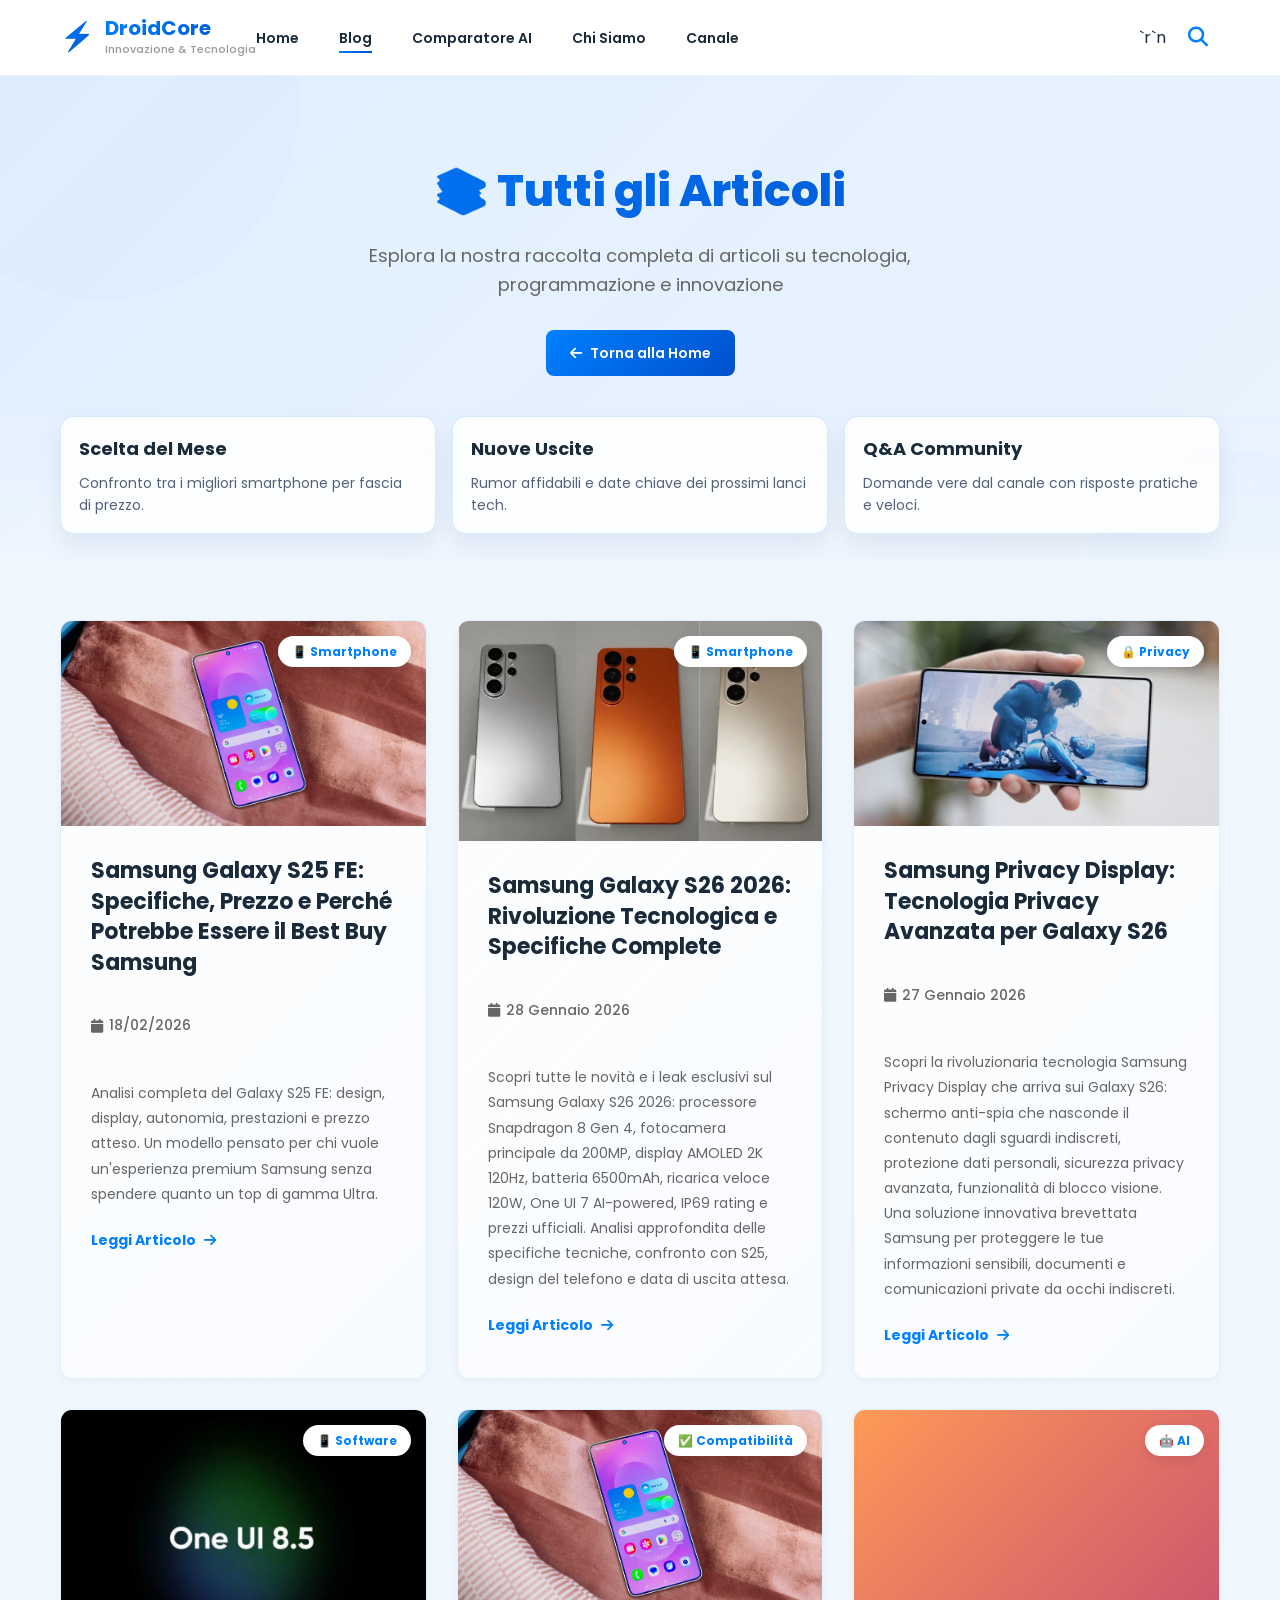
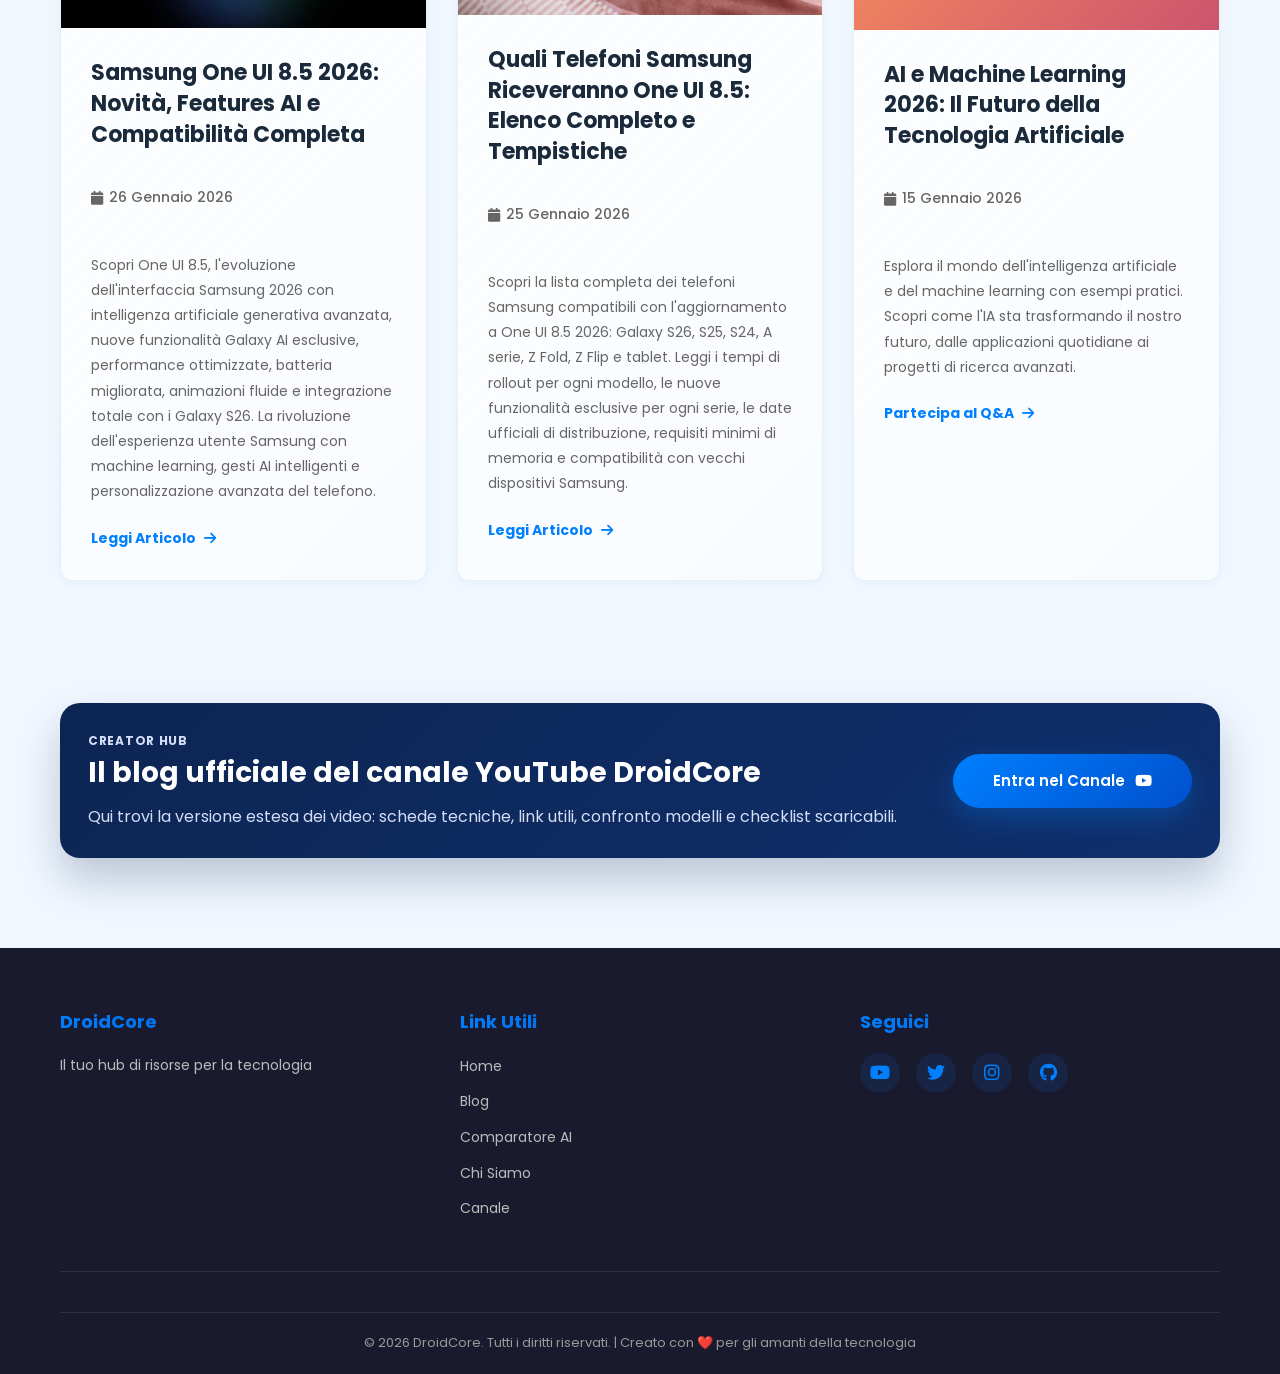
==== commit c862447e: "v3 cia" ====
--- a/blog.html
+++ b/blog.html
@@ -1,20 +1,20 @@
-<!DOCTYPE html>
+﻿<!DOCTYPE html>
 <html lang="it">
 <head>
     <meta charset="UTF-8">
     <meta name="viewport" content="width=device-width, initial-scale=1.0">
-    <meta name="description" content="Blog tecnologia - Leggi tutti gli articoli su Samsung Galaxy S26, One UI 8.5, privacy display, cybersecurity e AI. Guide complete e approfondimenti tech per 2026.">
-    <meta name="keywords" content="blog tecnologia, articoli tech, Samsung Galaxy S26, One UI 8.5, guide tecnologia, novità smartphone, AI, cybersecurity, tutorial">
-    <meta name="author" content="Tech Base">
+    <meta name="description" content="Blog tecnologia - Leggi tutti gli articoli su Samsung Galaxy S26, S25 FE, One UI 8.5, privacy display e AI. Guide complete e approfondimenti tech per 2026.">
+    <meta name="keywords" content="blog tecnologia, articoli tech, Samsung Galaxy S26, Samsung S25 FE, One UI 8.5, guide tecnologia, novità smartphone, AI, tutorial">
+    <meta name="author" content="DroidCore">
     <meta name="robots" content="index, follow">
     <meta property="og:title" content="Blog Tecnologia - Articoli Tech Esclusivi 2026">
     <meta property="og:description" content="Scopri i migliori articoli su tecnologia, smartphone e innovazione. Guide e tutorial su Samsung S26, One UI e molto altro.">
     <meta property="og:type" content="website">
-    <meta property="og:url" content="https://www.techbase.it/blog.html">
+    <meta property="og:url" content="https://www.DroidCore.it/blog.html">
     <title>Blog Tecnologia - Articoli su Samsung S26, One UI 8.5 e Novità Tech 2026</title>
     <link rel="stylesheet" href="styles.css">
     <link rel="stylesheet" href="https://cdnjs.cloudflare.com/ajax/libs/font-awesome/6.4.0/css/all.min.css">
-    <link rel="canonical" href="https://www.techbase.it/blog.html">
+    <link rel="canonical" href="https://www.DroidCore.it/blog.html">
 </head>
 <body>
     <!-- Animated Background -->
@@ -30,7 +30,7 @@
             <div class="logo">
                 <div class="logo-icon">⚡</div>
                 <div>
-                    <h1>Tech Base</h1>
+                    <h1>DroidCore</h1>
                     <p class="tagline">Innovazione & Tecnologia</p>
                 </div>
             </div>
@@ -38,11 +38,12 @@
                 <ul>
                     <li><a href="index.html">Home</a></li>
                     <li><a href="blog.html" class="active">Blog</a></li>
-                    <li><a href="index.html#about">Chi Siamo</a></li>
-                    <li><a href="contatti.html">Contatti</a></li>
+                    <li><a href="comparatore.html">Comparatore AI</a></li>
+                    <li><a href="chi-siamo.html">Chi Siamo</a></li>
+                    <li><a href="canale.html">Canale</a></li>
                 </ul>
             </nav>
-            <button class="search-toggle" id="searchToggle" title="Cerca articoli">
+            <div class="header-actions">`r`n            <button class="search-toggle" id="searchToggle" title="Cerca articoli">
                 <i class="fas fa-search"></i>
             </button>
             <div class="hamburger">
@@ -96,14 +97,44 @@
         </div>
     </section>
 
+    <section class="blog-editorial-strip">
+        <div class="container">
+            <div class="editorial-strip-grid">
+                <article class="editorial-pill">
+                    <h3>Scelta del Mese</h3>
+                    <p>Confronto tra i migliori smartphone per fascia di prezzo.</p>
+                </article>
+                <article class="editorial-pill">
+                    <h3>Nuove Uscite</h3>
+                    <p>Rumor affidabili e date chiave dei prossimi lanci tech.</p>
+                </article>
+                <article class="editorial-pill">
+                    <h3>Q&A Community</h3>
+                    <p>Domande vere dal canale con risposte pratiche e veloci.</p>
+                </article>
+            </div>
+        </div>
+    </section>
     <!-- Blog Posts Section -->
     <section class="blog blog-page">
         <div class="container">
             <div class="blog-grid" id="blogGrid">
                 <!-- Post 1 -->
-                <article class="blog-post">
+                 <article class="blog-post">
                     <div class="post-badge">📱 Smartphone</div>
-                    <img src="Samsung-Galaxy-S26-Ultra.webp" alt="Samsung Galaxy S26" class="post-image-img">
+                    <img loading="lazy" src="download.webp" alt="Samsung Galaxy S25 FE" class="post-image-img">
+                    <div class="post-content">
+                        <h3>Samsung Galaxy S25 FE: Specifiche, Prezzo e Perché Potrebbe Essere il Best Buy Samsung</h3>
+                        <p class="post-date"><i class="fas fa-calendar"></i> 18/02/2026</p>
+                        <p>Analisi completa del Galaxy S25 FE: design, display, autonomia, prestazioni e prezzo atteso. Un modello pensato per chi vuole un'esperienza premium Samsung senza spendere quanto un top di gamma Ultra.</p>
+                        <a href="post5-samsung-s25-fe.html" class="read-more"><span>Leggi Articolo</span><i class="fas fa-arrow-right"></i></a>
+                    </div>
+                </article>
+
+                <!-- Post 2 -->
+                <article class="blog-post">
+                    <div class="post-badge">📱 Smartphone</div>
+                    <img loading="lazy" src="Samsung-Galaxy-S26-Ultra.webp" alt="Samsung Galaxy S26" class="post-image-img">
                     <div class="post-content">
                         <h3>Samsung Galaxy S26 2026: Rivoluzione Tecnologica e Specifiche Complete</h3>
                         <p class="post-date"><i class="fas fa-calendar"></i> 28 Gennaio 2026</p>
@@ -112,10 +143,10 @@
                     </div>
                 </article>
 
-                <!-- Post 2 -->
+                <!-- Post 3 -->
                 <article class="blog-post">
                     <div class="post-badge">🔒 Privacy</div>
-                    <img src="S26-Ultra-Display.jpg" alt="Samsung Galaxy S26 Ultra Display Privacy" class="post-image-img">
+                    <img loading="lazy" src="S26-Ultra-Display.jpg" alt="Samsung Galaxy S26 Ultra Display Privacy" class="post-image-img">
                     <div class="post-content">
                         <h3>Samsung Privacy Display: Tecnologia Privacy Avanzata per Galaxy S26</h3>
                         <p class="post-date"><i class="fas fa-calendar"></i> 27 Gennaio 2026</p>
@@ -124,22 +155,22 @@
                     </div>
                 </article>
 
-                <!-- Post 3 -->
+                <!-- Post 4 -->
                 <article class="blog-post">
                     <div class="post-badge">📱 Software</div>
-                    <img src="1293707.webp" alt="Samsung One UI 8.5" class="post-image-img">
+                    <img loading="lazy" src="1293707.webp" alt="Samsung One UI 8.5" class="post-image-img">
                     <div class="post-content">
                         <h3>Samsung One UI 8.5 2026: Novità, Features AI e Compatibilità Completa</h3>
                         <p class="post-date"><i class="fas fa-calendar"></i> 26 Gennaio 2026</p>
-                        <p>Scopri One UI 8.5, l'evoluzione dell'interfaccia Samsung 2026 con intelligenza artificiale generativa avanzata, nuove funzionalità Galaxy AI esclusive, performance ottimizzate, batteria migliorata, animazioni fluide e integrazione totale con i Galaxy S26. La rivoluzione dell'esperienza utente Samsung con machine learning, gestri AI intelligenti e personalizzazione avanzata del telefono.</p>
+                        <p>Scopri One UI 8.5, l'evoluzione dell'interfaccia Samsung 2026 con intelligenza artificiale generativa avanzata, nuove funzionalità Galaxy AI esclusive, performance ottimizzate, batteria migliorata, animazioni fluide e integrazione totale con i Galaxy S26. La rivoluzione dell'esperienza utente Samsung con machine learning, gesti AI intelligenti e personalizzazione avanzata del telefono.</p>
                         <a href="post3-samsung-oneui8.html" class="read-more"><span>Leggi Articolo</span><i class="fas fa-arrow-right"></i></a>
                     </div>
                 </article>
 
-                <!-- Post 4 -->
+                <!-- Post 5 -->
                 <article class="blog-post">
                     <div class="post-badge">✅ Compatibilità</div>
-                    <img src="download.webp" alt="Samsung One UI 8.5" class="post-image-img">
+                    <img loading="lazy" src="download.webp" alt="Samsung One UI 8.5" class="post-image-img">
                     <div class="post-content">
                         <h3>Quali Telefoni Samsung Riceveranno One UI 8.5: Elenco Completo e Tempistiche</h3>
                         <p class="post-date"><i class="fas fa-calendar"></i> 25 Gennaio 2026</p>
@@ -148,18 +179,6 @@
                     </div>
                 </article>
 
-                <!-- Post 5 -->
-                <article class="blog-post">
-                    <div class="post-badge">🔐 Security</div>
-                    <div class="post-image" style="background: linear-gradient(135deg, #a8edea 0%, #fed6e3 100%);"></div>
-                    <div class="post-content">
-                        <h3>Cybersecurity 2026: Guide Pratiche per Proteggere i Tuoi Dati Online</h3>
-                        <p class="post-date"><i class="fas fa-calendar"></i> 18 Gennaio 2026</p>
-                        <p>Scopri le migliori pratiche di cybersecurity per proteggere la tua privacy e i tuoi dati online. Guida completa alle misure di sicurezza essenziali per ogni utente, dalle password sicure alla protezione da phishing.</p>
-                        <a href="#" class="read-more"><span>Leggi Articolo</span><i class="fas fa-arrow-right"></i></a>
-                    </div>
-                </article>
-
                 <!-- Post 6 -->
                 <article class="blog-post">
                     <div class="post-badge">🤖 AI</div>
@@ -168,19 +187,30 @@
                         <h3>AI e Machine Learning 2026: Il Futuro della Tecnologia Artificiale</h3>
                         <p class="post-date"><i class="fas fa-calendar"></i> 15 Gennaio 2026</p>
                         <p>Esplora il mondo dell'intelligenza artificiale e del machine learning con esempi pratici. Scopri come l'IA sta trasformando il nostro futuro, dalle applicazioni quotidiane ai progetti di ricerca avanzati.</p>
-                        <a href="#" class="read-more"><span>Leggi Articolo</span><i class="fas fa-arrow-right"></i></a>
-                    </div>
-                </article>
-            </div>
-        </div>
-    </section>
-
+                        <a href="canale.html" class="read-more"><span>Partecipa al Q&A</span><i class="fas fa-arrow-right"></i></a>
+                    </div>
+                </article>
+            </div>
+        </div>
+    </section>
+    <section class="blog-channel-banner">
+        <div class="container">
+            <div class="blog-channel-card">
+                <div>
+                    <p class="blog-channel-kicker">Creator Hub</p>
+                    <h2>Il blog ufficiale del canale YouTube DroidCore</h2>
+                    <p>Qui trovi la versione estesa dei video: schede tecniche, link utili, confronto modelli e checklist scaricabili.</p>
+                </div>
+                <a href="canale.html" class="cta-btn primary-btn"><span>Entra nel Canale</span><i class="fab fa-youtube"></i></a>
+            </div>
+        </div>
+    </section>
     <!-- Footer -->
     <footer class="footer">
         <div class="container">
             <div class="footer-content">
                 <div class="footer-section">
-                    <h4>Tech Base</h4>
+                    <h4>DroidCore</h4>
                     <p>Il tuo hub di risorse per la tecnologia</p>
                 </div>
                 <div class="footer-section">
@@ -188,26 +218,37 @@
                     <ul>
                         <li><a href="index.html">Home</a></li>
                         <li><a href="blog.html">Blog</a></li>
-                        <li><a href="index.html#about">Chi Siamo</a></li>
-                        <li><a href="contatti.html">Contatti</a></li>
-                    </ul>
+                        <li><a href="comparatore.html">Comparatore AI</a></li>
+                        <li><a href="chi-siamo.html">Chi Siamo</a></li>
+                        <li><a href="canale.html">Canale</a></li>
+                </ul>
                 </div>
                 <div class="footer-section">
                     <h4>Seguici</h4>
                     <div class="social-links">
-                        <a href="https://youtube.com" target="_blank" title="YouTube"><i class="fab fa-youtube"></i></a>
-                        <a href="https://twitter.com" target="_blank" title="Twitter"><i class="fab fa-twitter"></i></a>
-                        <a href="https://instagram.com" target="_blank" title="Instagram"><i class="fab fa-instagram"></i></a>
-                        <a href="https://github.com" target="_blank" title="GitHub"><i class="fab fa-github"></i></a>
+                        <a href="https://www.youtube.com/@droidcore-e4b" target="_blank" rel="noopener noreferrer" title="YouTube"><i class="fab fa-youtube"></i></a>
+                        <a href="https://twitter.com" target="_blank" rel="noopener noreferrer" title="Twitter"><i class="fab fa-twitter"></i></a>
+                        <a href="https://instagram.com" target="_blank" rel="noopener noreferrer" title="Instagram"><i class="fab fa-instagram"></i></a>
+                        <a href="https://github.com" target="_blank" rel="noopener noreferrer" title="GitHub"><i class="fab fa-github"></i></a>
                     </div>
                 </div>
             </div>
             <div class="footer-bottom">
-                <p>&copy; 2026 Tech Base. Tutti i diritti riservati. | Creato con ❤️ per gli amanti della tecnologia</p>
+                <p>&copy; 2026 DroidCore. Tutti i diritti riservati. | Creato con ❤️ per gli amanti della tecnologia</p>
             </div>
         </div>
     </footer>
 
-    <script src="script.js"></script>
+    <script src="script.js" defer></script>
 </body>
 </html>
+
+
+
+
+
+
+
+
+
+
--- a/styles.css
+++ b/styles.css
@@ -1947,3 +1947,1074 @@
     grid-template-columns: repeat(auto-fit, minmax(350px, 1fr));
     gap: 30px;  
 }
+
+/* Staff Login + Dashboard */
+.login-container {
+    width: min(460px, calc(100% - 32px));
+    margin: 90px auto;
+    background: rgba(255, 255, 255, 0.94);
+    border: 1px solid rgba(0, 128, 255, 0.16);
+    border-radius: 20px;
+    box-shadow: 0 24px 70px rgba(0, 0, 0, 0.16);
+    overflow: hidden;
+    animation: slideUp 0.6s ease-out;
+}
+
+.login-header {
+    text-align: center;
+    padding: 28px 28px 18px;
+    background: linear-gradient(135deg, rgba(0, 128, 255, 0.08), rgba(0, 80, 204, 0.06));
+}
+
+.staff-badge {
+    display: inline-flex;
+    align-items: center;
+    gap: 8px;
+    padding: 6px 12px;
+    font-size: 12px;
+    font-weight: 700;
+    border-radius: 999px;
+    color: #0050CC;
+    background: rgba(0, 128, 255, 0.12);
+    border: 1px solid rgba(0, 128, 255, 0.22);
+    margin-bottom: 14px;
+}
+
+.login-header h1 {
+    margin: 12px 0 6px;
+    font-size: 34px;
+}
+
+.login-header p {
+    margin: 0;
+    color: #666;
+    font-size: 14px;
+}
+
+.login-body {
+    padding: 24px 28px;
+}
+
+.input-wrapper {
+    position: relative;
+}
+
+.input-wrapper > i {
+    position: absolute;
+    left: 14px;
+    top: 50%;
+    transform: translateY(-50%);
+    color: #8a8fa3;
+    pointer-events: none;
+}
+
+.input-wrapper input {
+    width: 100%;
+    padding-left: 40px;
+    padding-right: 44px;
+}
+
+.password-toggle {
+    position: absolute;
+    right: 8px;
+    top: 50%;
+    transform: translateY(-50%);
+    border: none;
+    background: transparent;
+    width: 32px;
+    height: 32px;
+    border-radius: 8px;
+    cursor: pointer;
+    color: #667;
+}
+
+.password-toggle:hover {
+    background: rgba(0, 128, 255, 0.1);
+    color: #0050CC;
+}
+
+.btn-login {
+    width: 100%;
+    padding: 14px 16px;
+    border: none;
+    border-radius: 12px;
+    font-size: 15px;
+    font-weight: 700;
+    color: #fff;
+    background: linear-gradient(135deg, #0080FF 0%, #0050CC 100%);
+    display: inline-flex;
+    justify-content: center;
+    align-items: center;
+    gap: 10px;
+    cursor: pointer;
+    box-shadow: 0 14px 30px rgba(0, 128, 255, 0.25);
+}
+
+.btn-login:hover {
+    transform: translateY(-1px);
+}
+
+.login-footer {
+    padding: 14px 20px 22px;
+    text-align: center;
+    color: #6e768c;
+    font-size: 13px;
+}
+
+.alert {
+    display: none;
+    padding: 12px 14px;
+    border-radius: 10px;
+    margin-bottom: 16px;
+    font-size: 14px;
+    font-weight: 600;
+}
+
+.alert.show,
+.alert.success,
+.alert.error,
+.alert.info {
+    display: block;
+}
+
+.alert.success {
+    background: rgba(28, 166, 109, 0.14);
+    color: #0b7b4f;
+    border: 1px solid rgba(28, 166, 109, 0.32);
+}
+
+.alert.error {
+    background: rgba(230, 73, 73, 0.12);
+    color: #bf2f2f;
+    border: 1px solid rgba(230, 73, 73, 0.26);
+}
+
+.alert.info {
+    background: rgba(0, 128, 255, 0.12);
+    color: #0050CC;
+    border: 1px solid rgba(0, 128, 255, 0.28);
+}
+
+.staff-dashboard-page {
+    display: grid;
+    grid-template-columns: 300px 1fr;
+    min-height: 100vh;
+    background: linear-gradient(180deg, #f4f8ff 0%, #f7f9fc 100%);
+}
+
+.sidebar {
+    position: sticky;
+    top: 0;
+    height: 100vh;
+    padding: 24px 18px;
+    background: #0d1b36;
+    color: #e9eefb;
+    display: flex;
+    flex-direction: column;
+    border-right: 1px solid rgba(255, 255, 255, 0.08);
+}
+
+.sidebar-logo {
+    display: flex;
+    align-items: center;
+    gap: 12px;
+    margin-bottom: 28px;
+}
+
+.sidebar-logo h2 {
+    margin: 0;
+    font-size: 20px;
+    color: #fff;
+}
+
+.sidebar-logo span {
+    color: #a5b7df;
+    font-size: 12px;
+}
+
+.sidebar-menu {
+    list-style: none;
+    margin: 0;
+    padding: 0;
+    display: flex;
+    flex-direction: column;
+    gap: 8px;
+}
+
+.sidebar-menu a {
+    text-decoration: none;
+    color: #d9e1f5;
+    border-radius: 12px;
+    padding: 10px 12px;
+    display: flex;
+    align-items: center;
+    gap: 10px;
+    font-weight: 600;
+}
+
+.sidebar-menu a:hover,
+.sidebar-menu a.active {
+    background: rgba(0, 128, 255, 0.2);
+    color: #fff;
+}
+
+.sidebar-footer {
+    margin-top: auto;
+    padding-top: 18px;
+    border-top: 1px solid rgba(255, 255, 255, 0.1);
+}
+
+.user-info {
+    display: flex;
+    align-items: center;
+    gap: 10px;
+    margin-bottom: 12px;
+}
+
+.user-avatar {
+    width: 38px;
+    height: 38px;
+    border-radius: 50%;
+    display: flex;
+    align-items: center;
+    justify-content: center;
+    font-weight: 700;
+    background: linear-gradient(135deg, #0080FF, #0050CC);
+    color: white;
+}
+
+.user-details {
+    display: flex;
+    flex-direction: column;
+    line-height: 1.2;
+}
+
+.user-details .name {
+    color: #fff;
+    font-weight: 700;
+}
+
+.user-details .role {
+    color: #a5b7df;
+    font-size: 12px;
+}
+
+.btn-logout {
+    width: 100%;
+    border: 1px solid rgba(255, 255, 255, 0.18);
+    border-radius: 10px;
+    background: rgba(255, 255, 255, 0.06);
+    color: #fff;
+    padding: 10px;
+    cursor: pointer;
+    display: inline-flex;
+    justify-content: center;
+    align-items: center;
+    gap: 8px;
+}
+
+.main-content {
+    padding: 30px;
+}
+
+.page-header {
+    margin-bottom: 20px;
+}
+
+.page-header h1 {
+    margin: 0;
+    font-size: 30px;
+    color: #0f1f3f;
+}
+
+.page-header .date {
+    color: #65708c;
+    margin-top: 6px;
+}
+
+.stats-grid {
+    display: grid;
+    grid-template-columns: repeat(3, minmax(0, 1fr));
+    gap: 16px;
+    margin-bottom: 20px;
+}
+
+.stats-grid .stat-card {
+    background: white;
+    border: 1px solid #e7edf8;
+    border-radius: 14px;
+    padding: 16px;
+    display: flex;
+    align-items: center;
+    gap: 14px;
+}
+
+.stat-icon {
+    width: 44px;
+    height: 44px;
+    border-radius: 12px;
+    display: flex;
+    align-items: center;
+    justify-content: center;
+    color: #fff;
+}
+
+.stat-icon.blue { background: linear-gradient(135deg, #0080FF, #0050CC); }
+.stat-icon.green { background: linear-gradient(135deg, #26b873, #15925a); }
+.stat-icon.orange { background: linear-gradient(135deg, #f5a623, #d88300); }
+
+.stat-info h3 {
+    margin: 0;
+    font-size: 24px;
+    color: #13264f;
+}
+
+.stat-info p {
+    margin: 2px 0 0;
+    color: #6c7791;
+    font-size: 13px;
+}
+
+.dashboard-card {
+    background: white;
+    border: 1px solid #e7edf8;
+    border-radius: 16px;
+    overflow: hidden;
+    box-shadow: 0 12px 35px rgba(20, 43, 95, 0.06);
+}
+
+.card-header {
+    padding: 16px 20px;
+    border-bottom: 1px solid #edf1f9;
+    display: flex;
+    align-items: center;
+    gap: 10px;
+}
+
+.card-header h2 {
+    margin: 0;
+    font-size: 20px;
+}
+
+.card-body {
+    padding: 20px;
+}
+
+.form-row {
+    display: grid;
+    grid-template-columns: 1fr 1fr;
+    gap: 14px;
+}
+
+.required {
+    color: #c0392b;
+}
+
+.form-hint {
+    margin: 6px 0 0;
+    font-size: 12px;
+    color: #7c869f;
+}
+
+.btn-group {
+    margin-top: 14px;
+    display: flex;
+    flex-wrap: wrap;
+    gap: 10px;
+}
+
+.btn {
+    border: 1px solid #d8e4f8;
+    background: #fff;
+    border-radius: 10px;
+    padding: 10px 14px;
+    font-size: 14px;
+    font-weight: 700;
+    cursor: pointer;
+    display: inline-flex;
+    align-items: center;
+    gap: 8px;
+}
+
+.btn-primary {
+    background: linear-gradient(135deg, #0080FF, #0050CC);
+    border-color: transparent;
+    color: #fff;
+}
+
+.btn-success {
+    background: linear-gradient(135deg, #20b26f, #0e8a55);
+    border-color: transparent;
+    color: #fff;
+}
+
+.preview-section {
+    margin-top: 22px;
+    padding: 16px;
+    border-radius: 12px;
+    background: #f8fbff;
+    border: 1px solid #e4eefc;
+}
+
+.preview-content {
+    margin-top: 10px;
+    color: #1f2d4b;
+}
+
+.posts-list {
+    list-style: none;
+    margin: 0;
+    padding: 0;
+    display: flex;
+    flex-direction: column;
+    gap: 12px;
+}
+
+.post-item {
+    display: grid;
+    grid-template-columns: 72px 1fr auto;
+    gap: 12px;
+    align-items: center;
+    padding: 10px;
+    border: 1px solid #e8edf7;
+    border-radius: 12px;
+}
+
+.post-thumb {
+    width: 72px;
+    height: 56px;
+    border-radius: 8px;
+    overflow: hidden;
+    background: #eff3fa;
+}
+
+.post-thumb img {
+    width: 100%;
+    height: 100%;
+    object-fit: cover;
+}
+
+.post-info h4 {
+    margin: 0 0 4px;
+    font-size: 16px;
+}
+
+.post-info .meta,
+.post-info small {
+    color: #6f7a94;
+}
+
+.post-actions {
+    display: flex;
+    gap: 8px;
+}
+
+.btn-icon {
+    width: 34px;
+    height: 34px;
+    border-radius: 9px;
+    border: 1px solid #d8e4f8;
+    background: #fff;
+    cursor: pointer;
+    color: #395387;
+}
+
+.btn-icon.delete {
+    color: #c0392b;
+}
+
+@media (max-width: 1100px) {
+    .staff-dashboard-page {
+        grid-template-columns: 1fr;
+    }
+
+    .sidebar {
+        position: static;
+        height: auto;
+    }
+}
+
+@media (max-width: 768px) {
+    .main-content {
+        padding: 18px;
+    }
+
+    .stats-grid,
+    .form-row {
+        grid-template-columns: 1fr;
+    }
+
+    .post-item {
+        grid-template-columns: 1fr;
+        gap: 10px;
+    }
+
+    .post-thumb {
+        width: 100%;
+        height: 160px;
+    }
+}
+
+/* Page Polish: Blog, Canale, Chi Siamo, Comparatore */
+.blog-editorial-strip {
+    padding: 0 0 26px;
+    background: linear-gradient(180deg, rgba(0, 128, 255, 0.03) 0%, rgba(0, 80, 204, 0) 100%);
+}
+
+.editorial-strip-grid {
+    display: grid;
+    grid-template-columns: repeat(3, minmax(0, 1fr));
+    gap: 16px;
+}
+
+.editorial-pill {
+    padding: 18px 18px 16px;
+    border-radius: 14px;
+    background: rgba(255, 255, 255, 0.82);
+    border: 1px solid rgba(0, 128, 255, 0.15);
+    box-shadow: 0 12px 26px rgba(10, 36, 86, 0.08);
+}
+
+.editorial-pill h3 {
+    margin: 0 0 8px;
+    font-size: 18px;
+}
+
+.editorial-pill p {
+    margin: 0;
+    color: #55617a;
+    font-size: 14px;
+    line-height: 1.6;
+}
+
+.blog-channel-banner {
+    padding: 22px 0 90px;
+    background: var(--light);
+}
+
+.blog-channel-card {
+    display: grid;
+    grid-template-columns: 1fr auto;
+    gap: 22px;
+    align-items: center;
+    background: linear-gradient(135deg, #0d2553 0%, #0f2f6c 100%);
+    border-radius: 20px;
+    padding: 28px;
+    box-shadow: 0 22px 40px rgba(8, 29, 65, 0.22);
+}
+
+.blog-channel-kicker {
+    color: #9cc3ff;
+    text-transform: uppercase;
+    font-weight: 700;
+    font-size: 12px;
+    letter-spacing: 0.06em;
+    margin: 0 0 10px;
+}
+
+.blog-channel-card h2 {
+    margin: 0 0 8px;
+    color: #fff;
+    font-size: 28px;
+}
+
+.blog-channel-card p {
+    margin: 0;
+    color: #d3def6;
+    line-height: 1.65;
+}
+
+.channel-hero,
+.about-page-hero,
+.comparator-hero {
+    position: relative;
+    padding: 86px 0 54px;
+    z-index: 1;
+}
+
+.channel-hero::before,
+.about-page-hero::before,
+.comparator-hero::before {
+    content: '';
+    position: absolute;
+    inset: 0;
+    background:
+      radial-gradient(circle at 12% 10%, rgba(0, 128, 255, 0.16), transparent 45%),
+      radial-gradient(circle at 85% 0%, rgba(0, 80, 204, 0.16), transparent 40%);
+    pointer-events: none;
+}
+
+.channel-hero-grid {
+    display: grid;
+    grid-template-columns: 1.1fr 0.9fr;
+    gap: 24px;
+    align-items: stretch;
+}
+
+.channel-pill {
+    display: inline-flex;
+    align-items: center;
+    gap: 8px;
+    border-radius: 999px;
+    border: 1px solid rgba(0, 128, 255, 0.3);
+    padding: 6px 14px;
+    background: rgba(255, 255, 255, 0.6);
+    color: #0050CC;
+    font-size: 12px;
+    font-weight: 700;
+}
+
+.channel-hero h1,
+.about-page-hero h1,
+.comparator-hero h1 {
+    margin: 16px 0 12px;
+    font-size: 48px;
+    line-height: 1.1;
+}
+
+.channel-hero p,
+.about-page-hero p,
+.comparator-hero p {
+    max-width: 760px;
+    color: #4f5f7e;
+    font-size: 17px;
+    line-height: 1.7;
+}
+
+.channel-hero-actions {
+    display: flex;
+    flex-wrap: wrap;
+    gap: 12px;
+    margin-top: 22px;
+}
+
+.channel-metrics {
+    display: grid;
+    grid-template-columns: 1fr;
+    gap: 12px;
+}
+
+.metric-box {
+    border-radius: 14px;
+    border: 1px solid rgba(0, 128, 255, 0.16);
+    background: rgba(255, 255, 255, 0.86);
+    padding: 16px;
+    display: flex;
+    justify-content: space-between;
+    align-items: center;
+}
+
+.metric-value {
+    font-size: 24px;
+    font-weight: 800;
+    color: #123069;
+}
+
+.metric-label {
+    color: #62708d;
+    font-size: 13px;
+    font-weight: 600;
+}
+
+.channel-showcase,
+.channel-qa,
+.about-page-grid,
+.about-page-values,
+.comparator-section,
+.comparator-features {
+    position: relative;
+    z-index: 1;
+    padding: 74px 0;
+}
+
+.channel-showcase,
+.about-page-grid,
+.comparator-features {
+    background: #f8fbff;
+}
+
+.showcase-grid,
+.qa-grid,
+.about-page-cards,
+.comparator-features-grid {
+    display: grid;
+    grid-template-columns: repeat(3, minmax(0, 1fr));
+    gap: 18px;
+}
+
+.qa-grid {
+    grid-template-columns: repeat(2, minmax(0, 1fr));
+}
+
+.showcase-card,
+.qa-card,
+.about-page-card,
+.comparator-feature-card {
+    border-radius: 16px;
+    border: 1px solid rgba(0, 128, 255, 0.14);
+    background: rgba(255, 255, 255, 0.9);
+    box-shadow: 0 12px 24px rgba(17, 40, 90, 0.07);
+    padding: 22px;
+}
+
+.showcase-card h3,
+.qa-card h3,
+.about-page-card h2,
+.comparator-feature-card h3 {
+    margin: 0 0 10px;
+}
+
+.showcase-card p,
+.qa-card p,
+.about-page-card p,
+.comparator-feature-card p {
+    margin: 0;
+    color: #5a6782;
+    line-height: 1.65;
+}
+
+.showcase-tag {
+    display: inline-flex;
+    margin-top: 12px;
+    font-size: 12px;
+    color: #0050CC;
+    font-weight: 700;
+    background: rgba(0, 128, 255, 0.1);
+    border-radius: 999px;
+    padding: 5px 10px;
+}
+
+.about-page-card h2 {
+    font-size: 24px;
+    display: flex;
+    align-items: center;
+    gap: 10px;
+}
+
+.about-page-cta {
+    margin-top: 26px;
+}
+
+.channel-final-cta {
+    padding: 0 0 90px;
+    background: #f8fbff;
+}
+
+.channel-final-card {
+    background: linear-gradient(145deg, #112857 0%, #173a79 100%);
+    padding: 28px;
+    border-radius: 20px;
+    border: 1px solid rgba(170, 205, 255, 0.2);
+    box-shadow: 0 25px 50px rgba(9, 27, 62, 0.3);
+}
+
+.channel-final-card h2 {
+    color: #fff;
+    margin: 0 0 8px;
+    font-size: 34px;
+}
+
+.channel-final-card p {
+    color: #d5def3;
+    margin: 0;
+    line-height: 1.7;
+}
+
+.comparator-hero-content {
+    background: rgba(255, 255, 255, 0.78);
+    border: 1px solid rgba(0, 128, 255, 0.16);
+    border-radius: 20px;
+    padding: 26px;
+    box-shadow: 0 20px 38px rgba(16, 42, 99, 0.1);
+}
+
+.comparator-hero-badges {
+    display: flex;
+    flex-wrap: wrap;
+    gap: 8px;
+}
+
+.comparator-hero-stats {
+    display: grid;
+    grid-template-columns: repeat(3, minmax(0, 1fr));
+    gap: 10px;
+    margin-top: 20px;
+}
+
+.comparator-stat {
+    border: 1px solid rgba(0, 128, 255, 0.2);
+    border-radius: 12px;
+    background: #fff;
+    padding: 10px 12px;
+    display: flex;
+    align-items: center;
+    gap: 10px;
+    color: #29467a;
+    font-size: 14px;
+}
+
+.comparator-layout {
+    display: grid;
+    grid-template-columns: 380px 1fr;
+    gap: 18px;
+}
+
+.comparator-form,
+.comparator-results {
+    border-radius: 18px;
+    border: 1px solid rgba(0, 128, 255, 0.15);
+    background: #fff;
+    box-shadow: 0 12px 30px rgba(14, 39, 92, 0.08);
+    padding: 20px;
+}
+
+.comparator-form-header {
+    display: flex;
+    align-items: center;
+    gap: 10px;
+    margin-bottom: 14px;
+}
+
+.comparator-form-group {
+    margin-bottom: 12px;
+}
+
+.comparator-form-group label {
+    display: flex;
+    align-items: center;
+    gap: 8px;
+    margin-bottom: 6px;
+    font-size: 14px;
+    font-weight: 700;
+    color: #1e325d;
+}
+
+.comparator-form-group select,
+.ai-assistant-input {
+    width: 100%;
+    padding: 12px;
+    border-radius: 10px;
+    border: 1px solid #d6e3f9;
+    background: #fbfdff;
+}
+
+.comparator-btn {
+    width: 100%;
+    margin-top: 8px;
+    border-radius: 12px;
+}
+
+.comparator-note {
+    margin-top: 12px;
+    padding: 10px 12px;
+    border-radius: 10px;
+    font-size: 13px;
+    background: rgba(0, 128, 255, 0.07);
+    border: 1px solid rgba(0, 128, 255, 0.15);
+    color: #465b87;
+    display: flex;
+    gap: 8px;
+}
+
+.comparator-summary {
+    margin-bottom: 14px;
+}
+
+.comparator-waiting {
+    text-align: center;
+    border: 1px dashed rgba(0, 128, 255, 0.25);
+    border-radius: 14px;
+    padding: 24px;
+    color: #4f628a;
+}
+
+.comparator-ranking {
+    display: grid;
+    gap: 12px;
+}
+
+.comparator-card {
+    border: 1px solid rgba(0, 128, 255, 0.16);
+    border-radius: 14px;
+    padding: 14px;
+    background: #fff;
+}
+
+.comparator-card.winner {
+    background: linear-gradient(135deg, rgba(0, 128, 255, 0.07), rgba(0, 80, 204, 0.05));
+}
+
+.comparator-rank {
+    margin: 0 0 6px;
+    color: #0050CC;
+    font-weight: 700;
+}
+
+.comparator-card h3 {
+    margin: 0 0 4px;
+}
+
+.comparator-price {
+    margin: 0 0 8px;
+    color: #52627f;
+}
+
+.comparator-score {
+    display: flex;
+    align-items: center;
+    gap: 10px;
+    margin-bottom: 8px;
+}
+
+.score-bar {
+    flex: 1;
+    height: 8px;
+    background: #e6eefc;
+    border-radius: 99px;
+    overflow: hidden;
+}
+
+.score-fill {
+    height: 100%;
+    background: linear-gradient(90deg, #0080FF, #0050CC);
+}
+
+.comparator-metrics {
+    display: flex;
+    gap: 8px;
+    flex-wrap: wrap;
+    font-size: 13px;
+    color: #556488;
+}
+
+.comparator-feature-icon {
+    width: 42px;
+    height: 42px;
+    border-radius: 12px;
+    background: linear-gradient(135deg, #0080FF, #0050CC);
+    color: #fff;
+    display: grid;
+    place-items: center;
+    margin-bottom: 10px;
+}
+
+.ai-assistant {
+    margin-top: 14px;
+    border: 1px solid rgba(0, 128, 255, 0.2);
+    border-radius: 14px;
+    background: #f7fbff;
+    padding: 14px;
+}
+
+.ai-assistant h3 {
+    margin: 0 0 6px;
+    font-size: 18px;
+}
+
+.ai-assistant p {
+    margin: 0 0 10px;
+    color: #576784;
+    font-size: 14px;
+}
+
+.ai-assistant-row {
+    display: grid;
+    grid-template-columns: 1fr auto;
+    gap: 8px;
+}
+
+.ai-assistant-btn {
+    border: none;
+    border-radius: 10px;
+    padding: 10px 12px;
+    color: #fff;
+    background: linear-gradient(135deg, #0080FF, #0050CC);
+    cursor: pointer;
+    font-weight: 700;
+}
+
+.ai-assistant-answer {
+    margin-top: 10px;
+    background: #fff;
+    border: 1px solid #dce8fc;
+    border-radius: 10px;
+    padding: 12px;
+    color: #2c406d;
+    min-height: 44px;
+    line-height: 1.6;
+}
+
+@media (max-width: 1024px) {
+    .channel-hero-grid,
+    .comparator-layout {
+        grid-template-columns: 1fr;
+    }
+
+    .editorial-strip-grid,
+    .showcase-grid,
+    .about-page-cards,
+    .comparator-features-grid {
+        grid-template-columns: repeat(2, minmax(0, 1fr));
+    }
+}
+
+@media (max-width: 768px) {
+    .channel-hero h1,
+    .about-page-hero h1,
+    .comparator-hero h1 {
+        font-size: 34px;
+    }
+
+    .blog-channel-card {
+        grid-template-columns: 1fr;
+    }
+
+    .editorial-strip-grid,
+    .showcase-grid,
+    .qa-grid,
+    .about-page-cards,
+    .comparator-features-grid,
+    .comparator-hero-stats {
+        grid-template-columns: 1fr;
+    }
+
+    .ai-assistant-row {
+        grid-template-columns: 1fr;
+    }
+}
+
+.dashboard-image-preview { margin-top: 10px; border: 1px solid #dce7fa; border-radius: 10px; padding: 8px; background: #f8fbff; }
+.dashboard-image-preview img { display: block; width: 100%; max-height: 220px; object-fit: cover; border-radius: 8px; }
+
+.nav-login a { background: linear-gradient(135deg, #0080FF 0%, #0050CC 100%); color: #fff !important; padding: 8px 14px; border-radius: 999px; border: 1px solid rgba(255,255,255,0.22); box-shadow: 0 8px 18px rgba(0,128,255,0.22); }
+.nav-login a:hover { transform: translateY(-1px); box-shadow: 0 12px 24px rgba(0,128,255,0.28); }
+
+@media (min-width: 769px) { .nav ul { width: 100%; } .nav ul .nav-login { margin-left: auto; } }
+
+/* Article TOC polish */
+.article-main-layout { display: grid; grid-template-columns: 280px minmax(0, 1fr); gap: 28px; align-items: start; }
+.article-toc { position: sticky; top: 96px; background: #f7fbff; border: 1px solid rgba(0, 128, 255, 0.14); border-radius: 14px; padding: 16px; box-shadow: 0 10px 24px rgba(10, 42, 90, 0.08); }
+.article-toc h3 { margin: 0 0 12px; font-size: 28px; color: #112e61; }
+.article-toc ul { list-style: none; margin: 0; padding: 0; display: grid; gap: 8px; }
+.article-toc li { margin: 0; padding: 0; }
+.article-toc a { display: block; text-decoration: none; color: #27487e; font-weight: 600; line-height: 1.4; padding: 8px 10px; border-radius: 10px; border: 1px solid transparent; transition: all 0.2s ease; }
+.article-toc a:hover { color: #0050CC; background: rgba(0, 128, 255, 0.08); border-color: rgba(0, 128, 255, 0.18); transform: translateX(2px); }
+.article-toc a.active { color: #003f9e; background: rgba(0, 128, 255, 0.14); border-color: rgba(0, 128, 255, 0.28); }
+.article-body .article-list { margin: 18px 0 20px 0; padding: 0; list-style: none; }
+.article-body .article-list li { position: relative; padding-left: 24px; margin-bottom: 10px; }
+.article-body .article-list li::before { content: ''; position: absolute; left: 0; top: 11px; width: 8px; height: 8px; border-radius: 999px; background: linear-gradient(135deg, #0080FF, #0050CC); }
+@media (max-width: 980px) { .article-main-layout { grid-template-columns: 1fr; } .article-toc { position: static; top: auto; } }
+
+/* TOC compact above content */
+.article-main-layout { display: block; }
+.article-toc { position: static; top: auto; margin: 0 0 18px 0; padding: 12px 14px; border-radius: 10px; box-shadow: none; background: rgba(0, 128, 255, 0.05); }
+.article-toc h3 { margin: 0 0 8px; font-size: 18px; }
+.article-toc ul { gap: 4px; }
+.article-toc a { font-size: 14px; padding: 4px 6px; font-weight: 600; }
+.article-toc a:hover { transform: none; }
+
+/* Header right actions */
+.header-actions { margin-left: auto; display: flex; align-items: center; gap: 10px; }
+.header-login-btn { text-decoration: none; padding: 8px 14px; border-radius: 999px; font-weight: 700; font-size: 14px; color: #fff; background: linear-gradient(135deg, #0080FF 0%, #0050CC 100%); border: 1px solid rgba(255,255,255,0.24); box-shadow: 0 8px 18px rgba(0,128,255,0.24); }
+.header-login-btn:hover { transform: translateY(-1px); box-shadow: 0 12px 24px rgba(0,128,255,0.3); }
+@media (max-width: 768px) { .header-actions { margin-left: 0; } .header-login-btn { padding: 7px 12px; font-size: 13px; } }
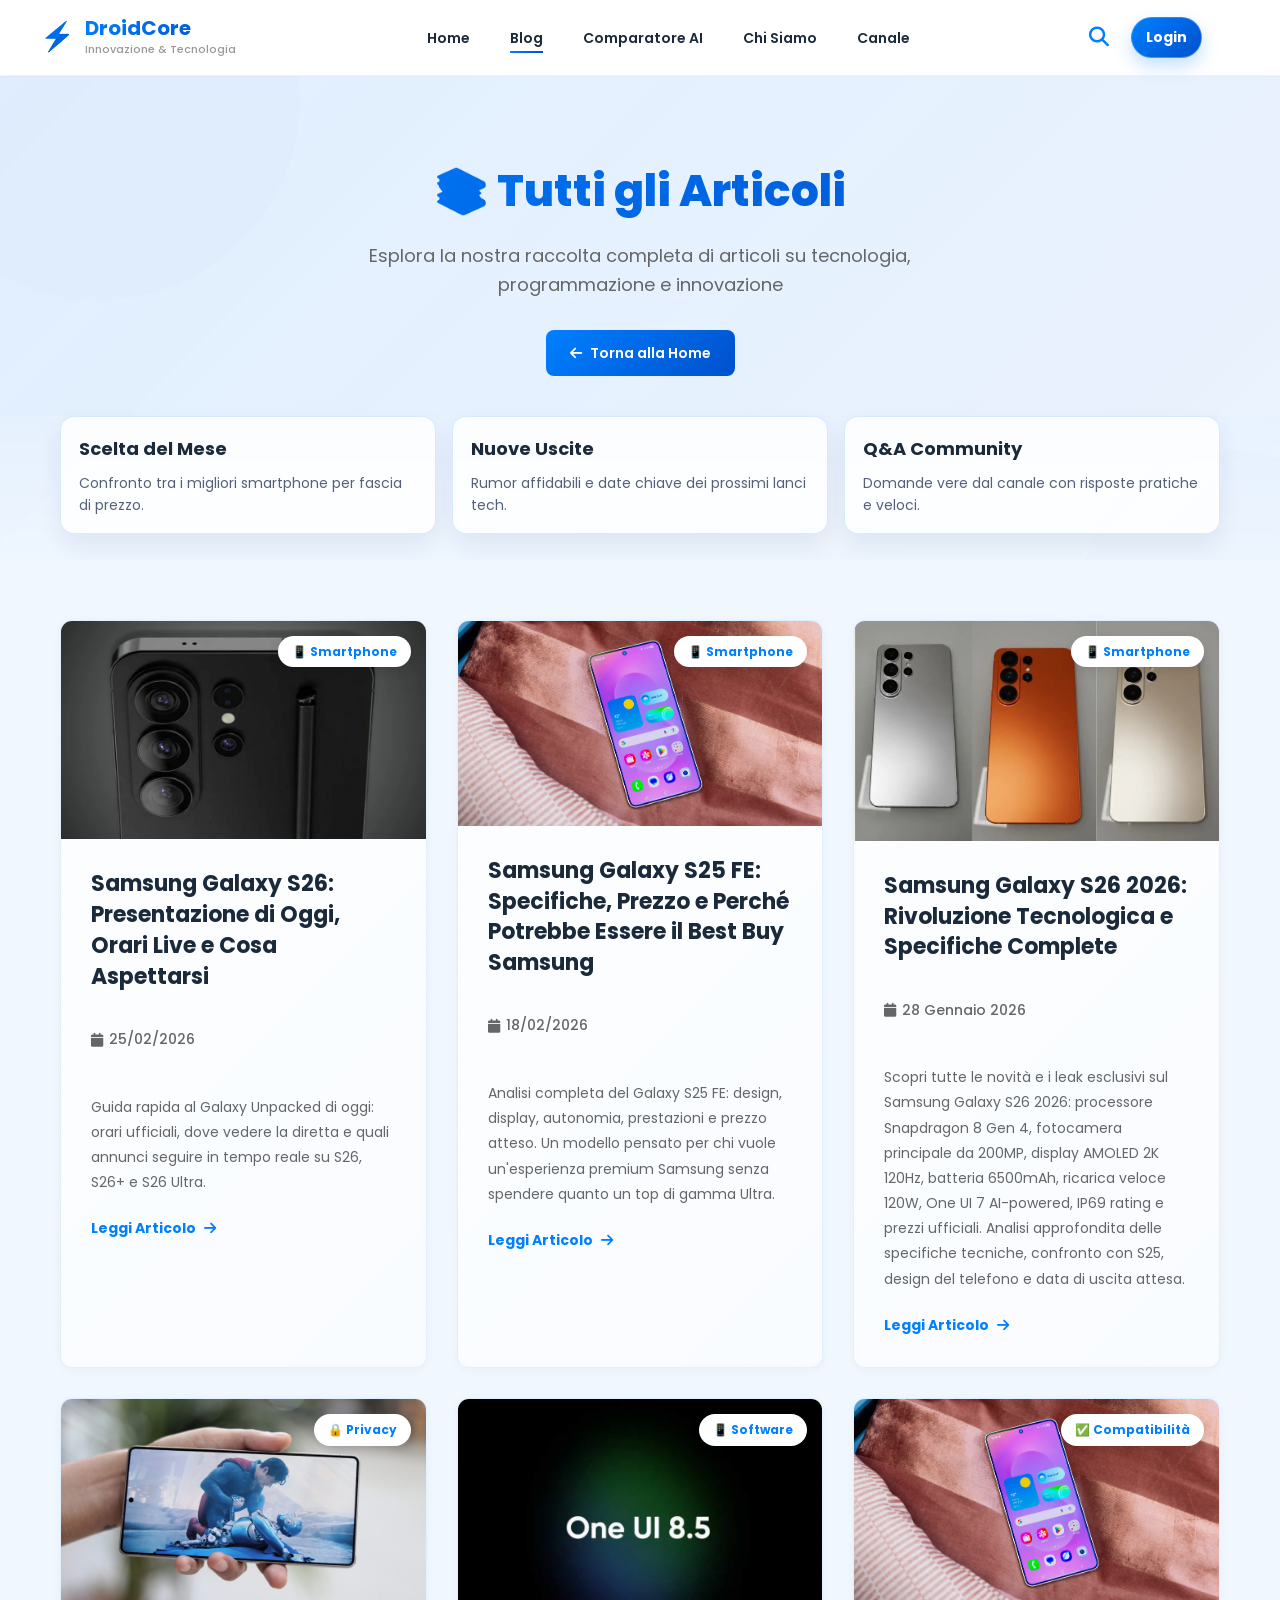
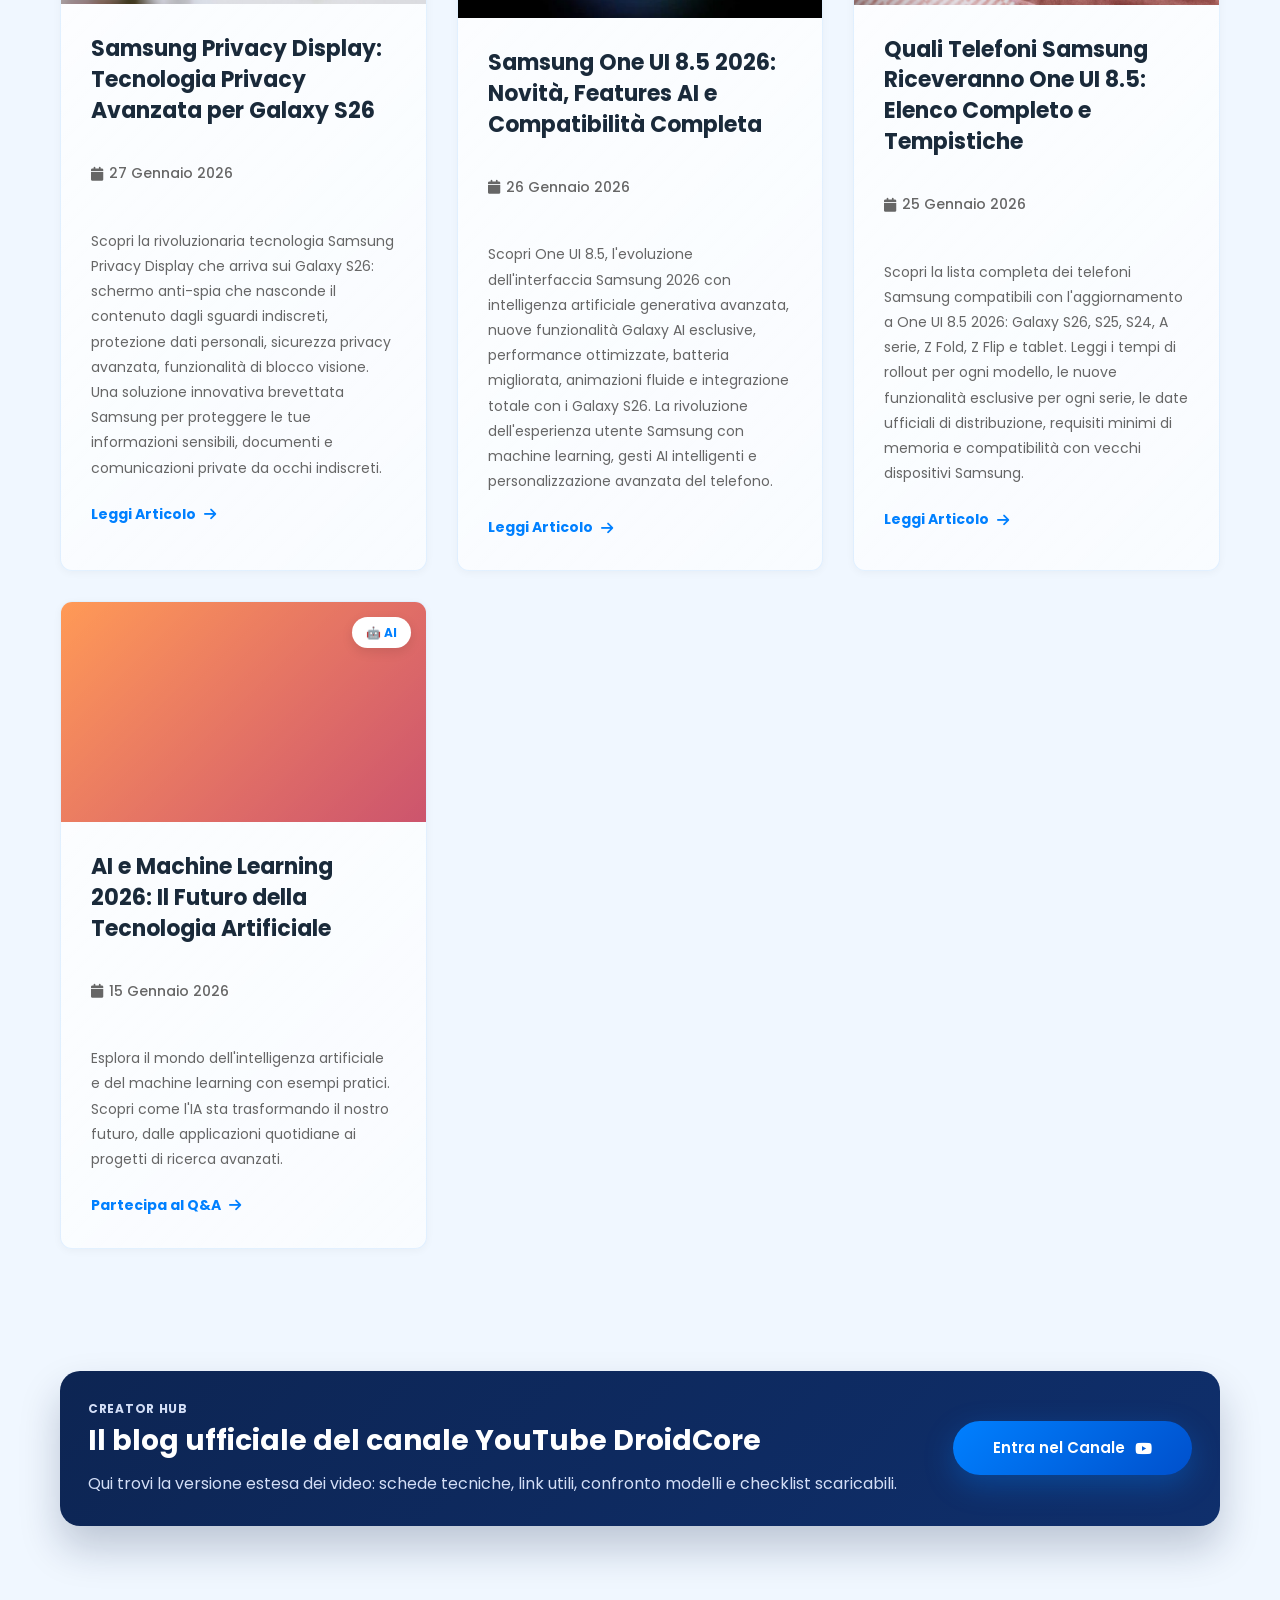
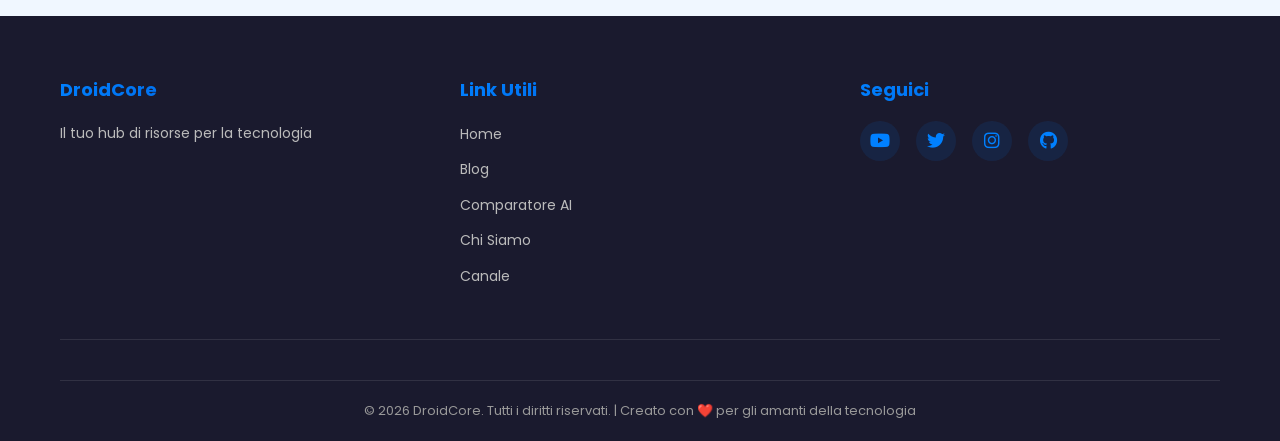
==== commit 9eb8ee99: "v4v v4" ====
--- a/blog.html
+++ b/blog.html
@@ -43,9 +43,12 @@
                     <li><a href="canale.html">Canale</a></li>
                 </ul>
             </nav>
-            <div class="header-actions">`r`n            <button class="search-toggle" id="searchToggle" title="Cerca articoli">
-                <i class="fas fa-search"></i>
-            </button>
+            <div class="header-actions">
+                <button class="search-toggle" id="searchToggle" title="Cerca articoli">
+                    <i class="fas fa-search"></i>
+                </button>
+                <a href="admin.html" class="header-login-btn">Login</a>
+            </div>
             <div class="hamburger">
                 <span></span>
                 <span></span>
@@ -119,6 +122,18 @@
     <section class="blog blog-page">
         <div class="container">
             <div class="blog-grid" id="blogGrid">
+                <!-- Post Nuovo -->
+                <article class="blog-post">
+                    <div class="post-badge">📱 Smartphone</div>
+                    <img loading="lazy" src="1312329.webp" alt="Samsung Galaxy S26 Presentazione" class="post-image-img">
+                    <div class="post-content">
+                        <h3>Samsung Galaxy S26: Presentazione di Oggi, Orari Live e Cosa Aspettarsi</h3>
+                        <p class="post-date"><i class="fas fa-calendar"></i> 25/02/2026</p>
+                        <p>Guida rapida al Galaxy Unpacked di oggi: orari ufficiali, dove vedere la diretta e quali annunci seguire in tempo reale su S26, S26+ e S26 Ultra.</p>
+                        <a href="post6-samsung-s26-presentazione-oggi.html" class="read-more"><span>Leggi Articolo</span><i class="fas fa-arrow-right"></i></a>
+                    </div>
+                </article>
+
                 <!-- Post 1 -->
                  <article class="blog-post">
                     <div class="post-badge">📱 Smartphone</div>
@@ -252,3 +267,4 @@
 
 
 
+
--- a/styles.css
+++ b/styles.css
@@ -3018,3 +3018,20 @@
 .header-login-btn { text-decoration: none; padding: 8px 14px; border-radius: 999px; font-weight: 700; font-size: 14px; color: #fff; background: linear-gradient(135deg, #0080FF 0%, #0050CC 100%); border: 1px solid rgba(255,255,255,0.24); box-shadow: 0 8px 18px rgba(0,128,255,0.24); }
 .header-login-btn:hover { transform: translateY(-1px); box-shadow: 0 12px 24px rgba(0,128,255,0.3); }
 @media (max-width: 768px) { .header-actions { margin-left: 0; } .header-login-btn { padding: 7px 12px; font-size: 13px; } }
+
+/* Keep DroidCore logo fixed on the left */
+.header .container { justify-content: flex-start; }
+.logo { flex: 0 0 auto; margin-right: 24px; }
+.nav { margin-right: 0; }
+.header-actions { margin-left: auto; }
+
+/* Logo at extreme left */
+.header .container { padding-left: 0; }
+
+/* Center nav menu in header */
+.header .container { display: grid; grid-template-columns: auto 1fr auto auto; align-items: center; column-gap: 18px; }
+.nav { justify-self: center; }
+.nav ul { justify-content: center; }
+.logo { justify-self: start; }
+.header-actions { justify-self: end; margin-left: 0; }
+.hamburger { justify-self: end; }
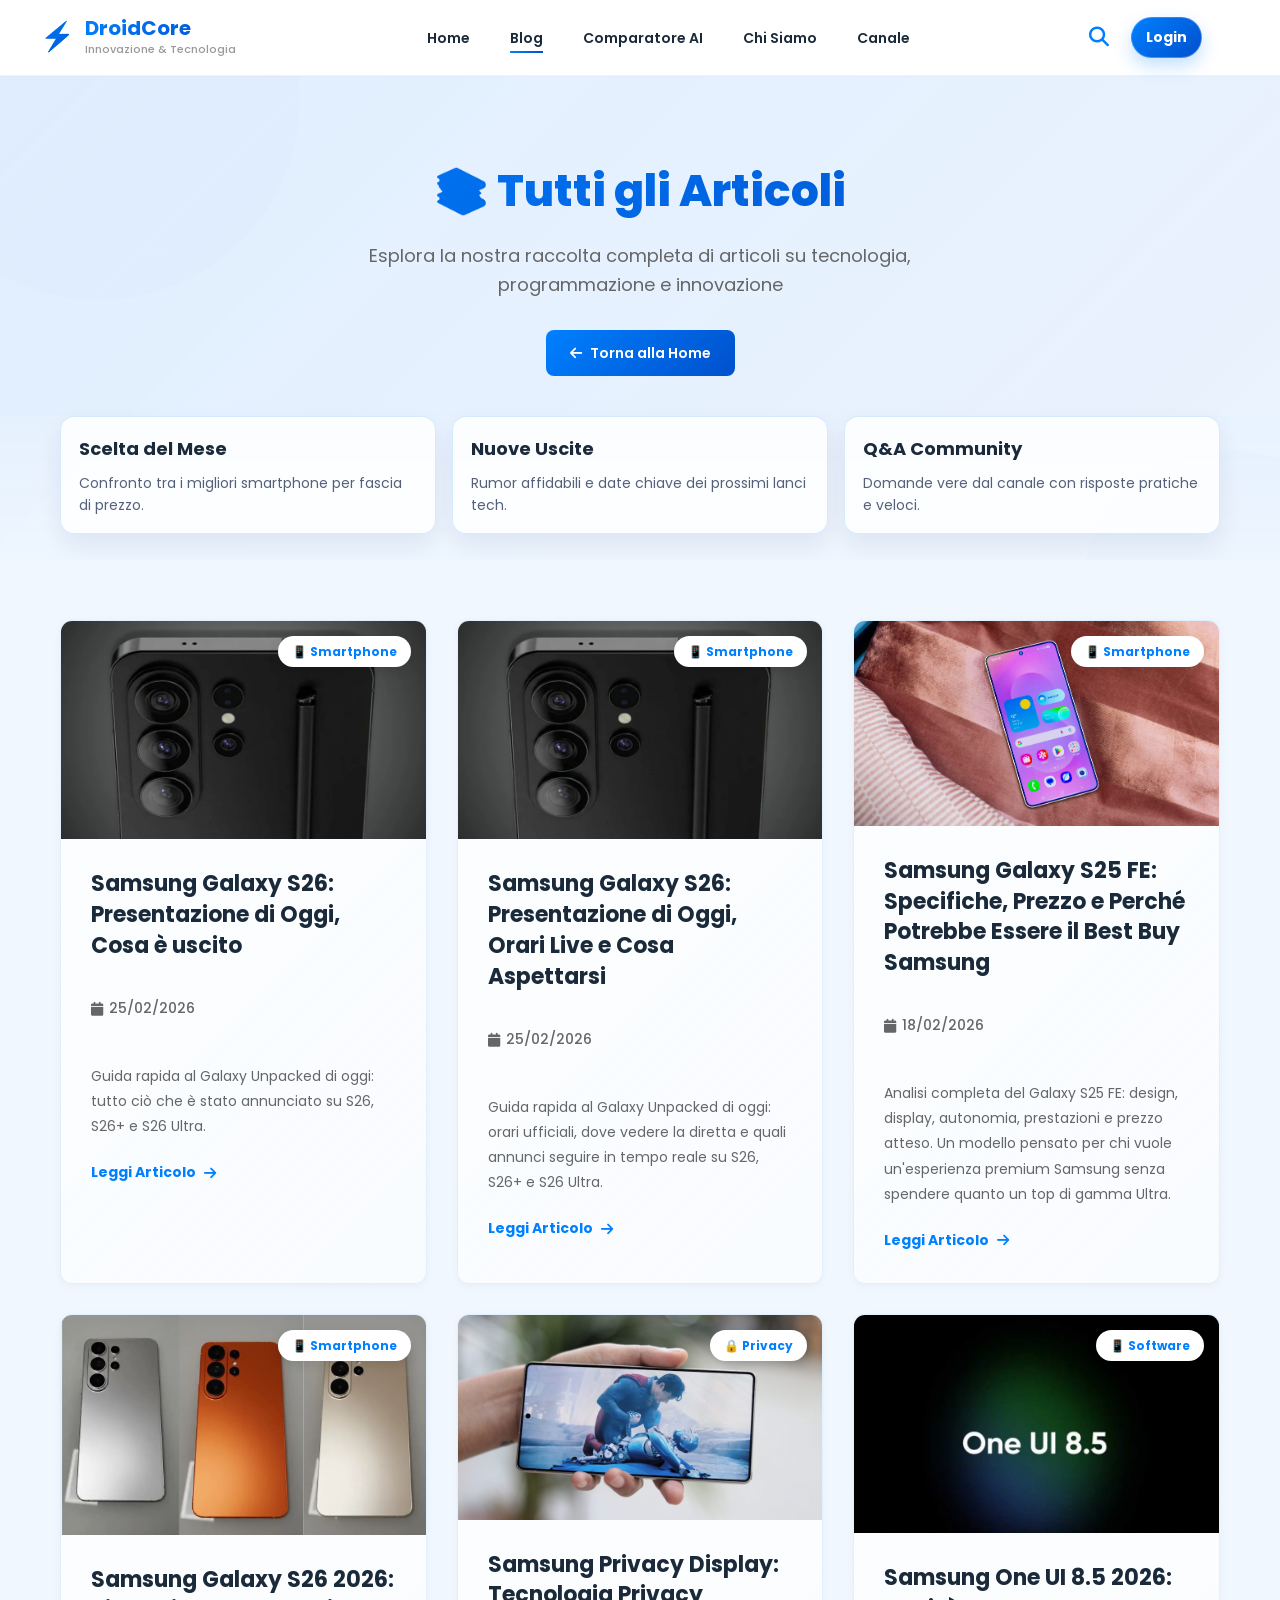
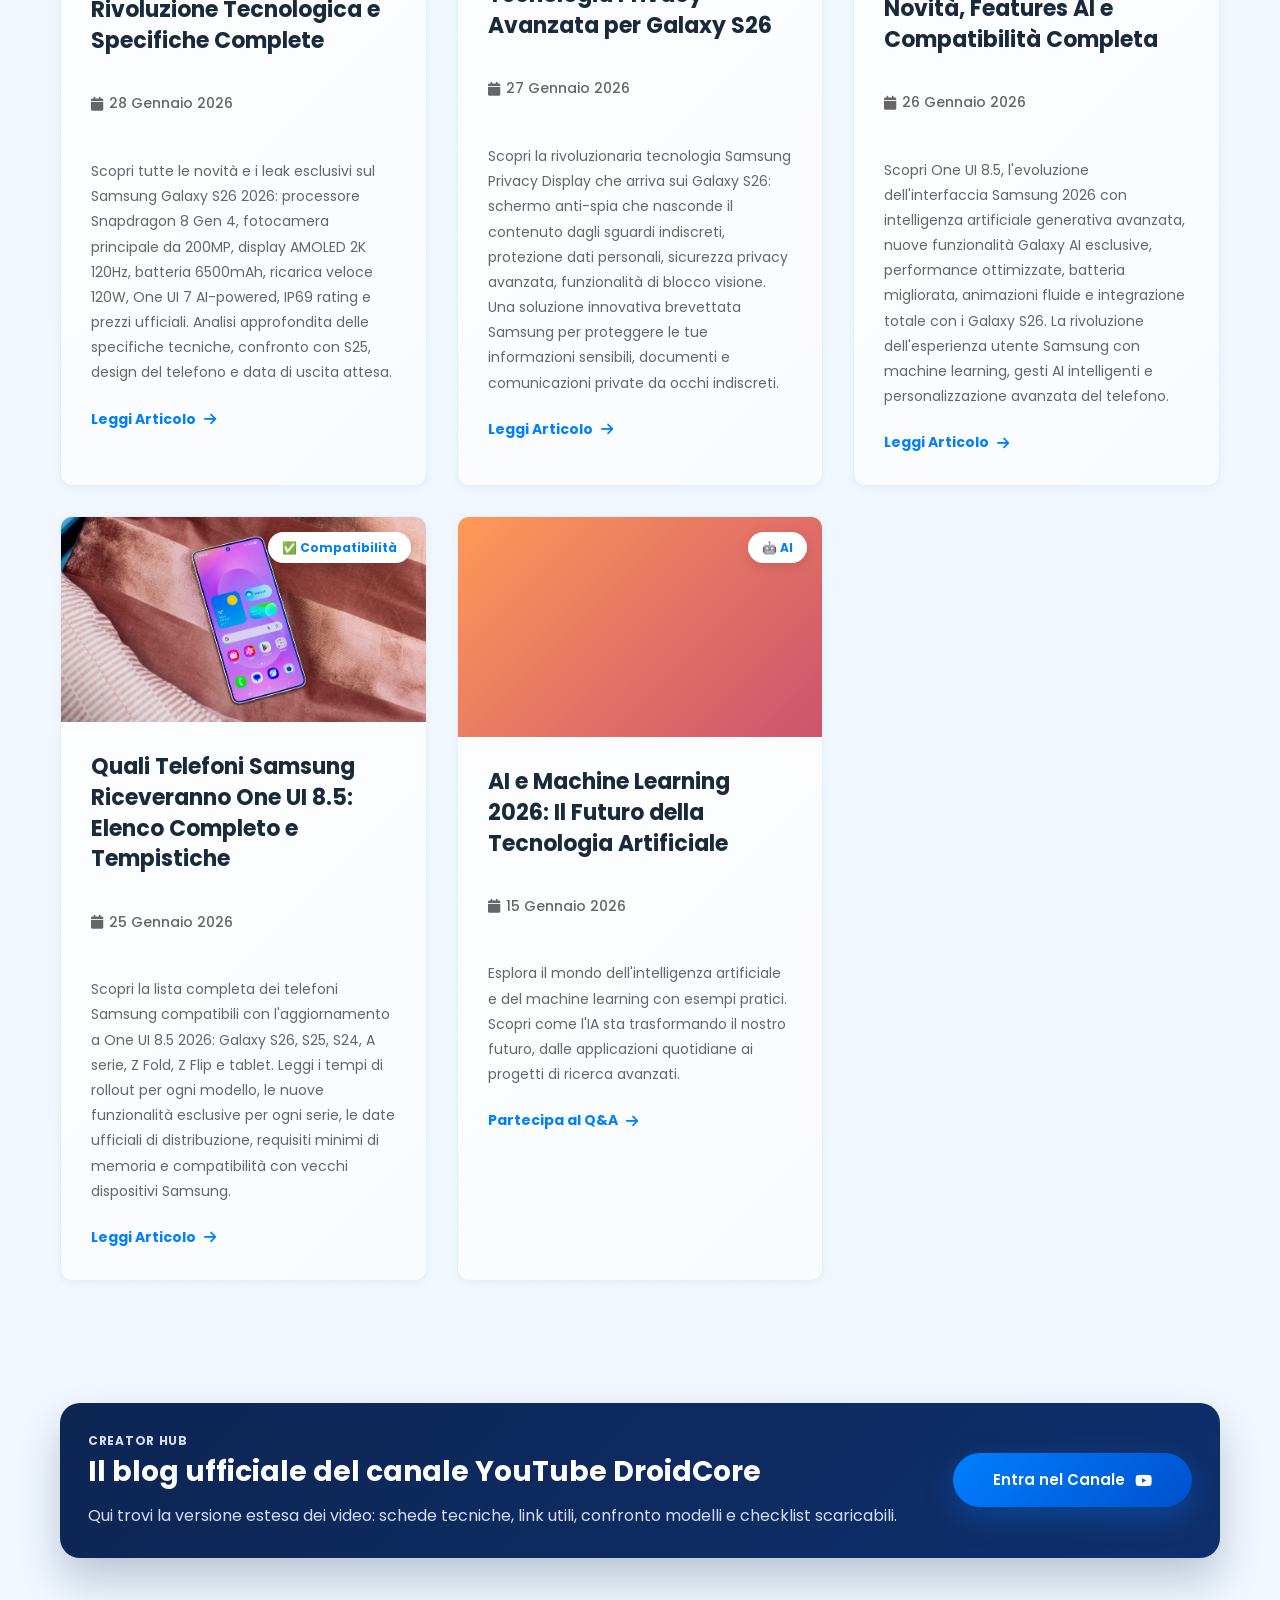
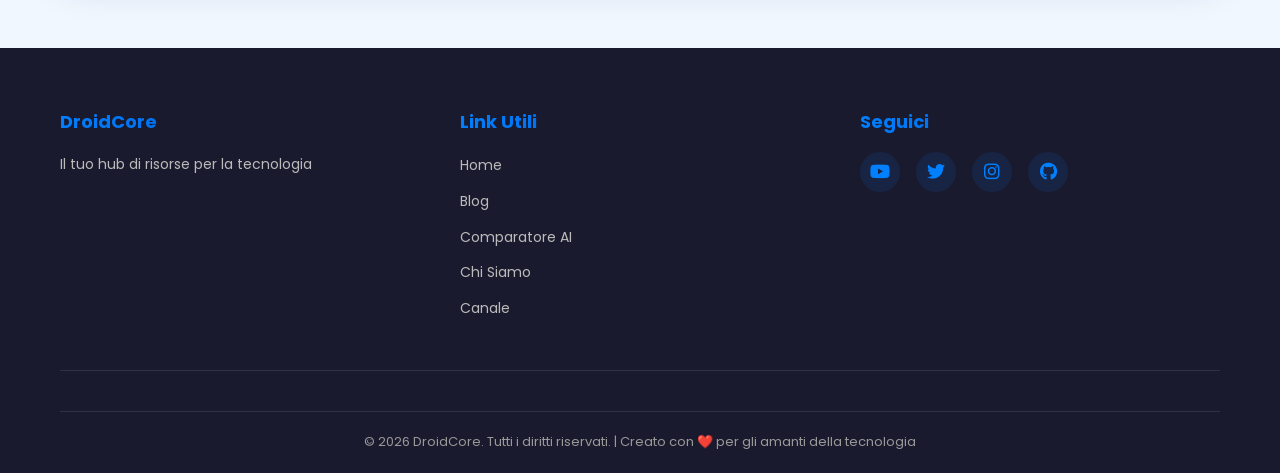
==== commit d450f0b6: "Add blog post for Samsung Galaxy S26 presentation Added a new blog post about the Samsung Galaxy S26" ====
--- a/blog.html
+++ b/blog.html
@@ -122,6 +122,18 @@
     <section class="blog blog-page">
         <div class="container">
             <div class="blog-grid" id="blogGrid">
+
+                 <article class="blog-post">
+                    <div class="post-badge">📱 Smartphone</div>
+                    <img loading="lazy" src="1312329.webp" alt="Samsung Galaxy S26 Presentazione" class="post-image-img">
+                    <div class="post-content">
+                        <h3>Samsung Galaxy S26: Presentazione di Oggi, Cosa è uscito</h3>
+                        <p class="post-date"><i class="fas fa-calendar"></i> 25/02/2026</p>
+                        <p>Guida rapida al Galaxy Unpacked di oggi: tutto ciò che è stato annunciato su S26, S26+ e S26 Ultra.</p>
+                        <a href="s26unpacked.html" class="read-more"><span>Leggi Articolo</span><i class="fas fa-arrow-right"></i></a>
+                    </div>
+                </article>
+                
                 <!-- Post Nuovo -->
                 <article class="blog-post">
                     <div class="post-badge">📱 Smartphone</div>
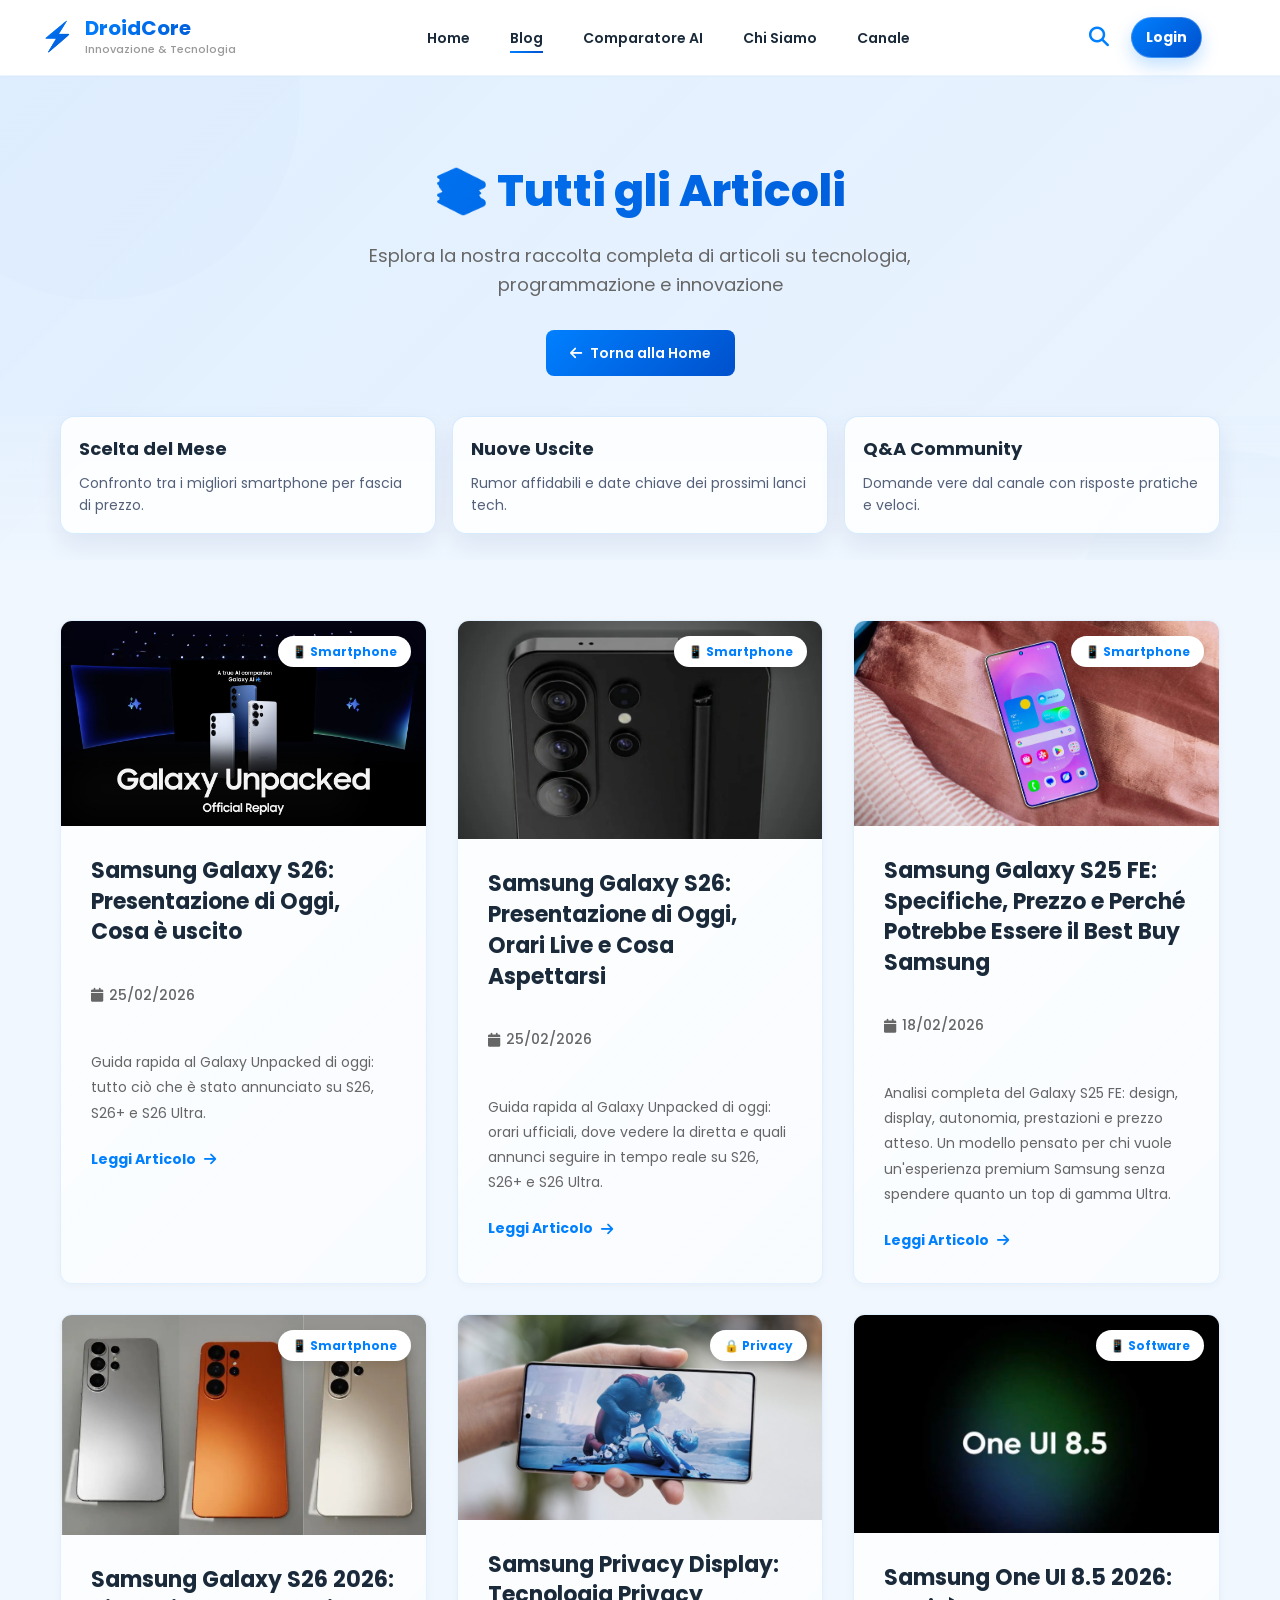
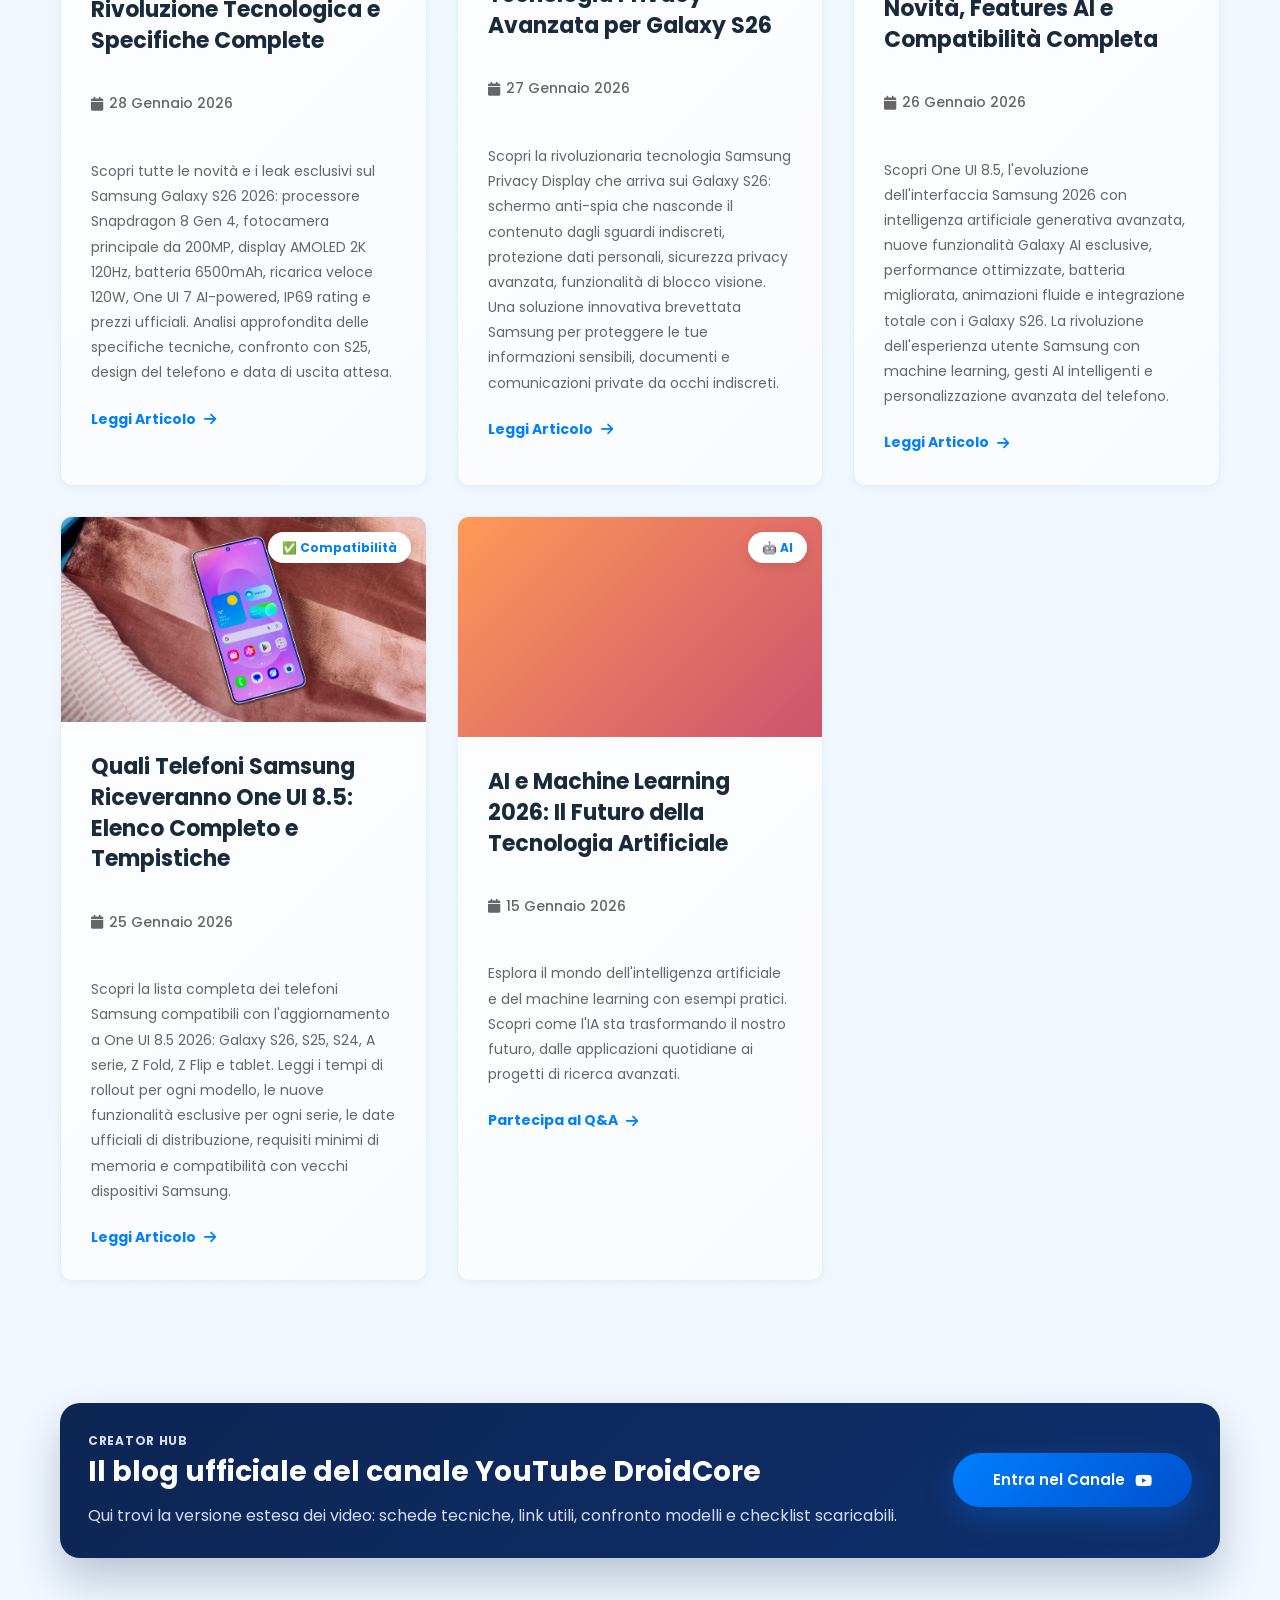
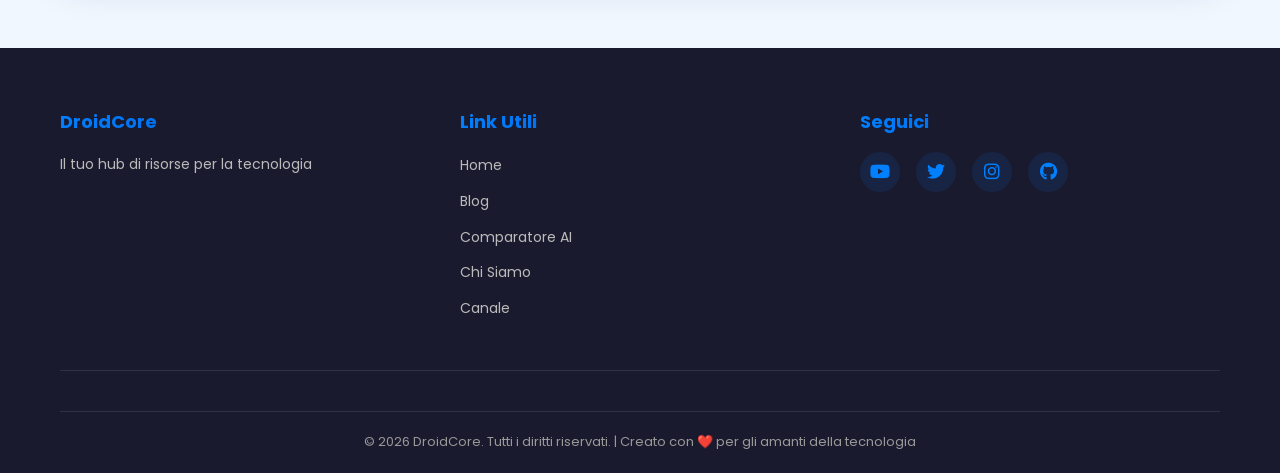
==== commit c390565d: "Update blog post image source" ====
--- a/blog.html
+++ b/blog.html
@@ -125,7 +125,7 @@
 
                  <article class="blog-post">
                     <div class="post-badge">📱 Smartphone</div>
-                    <img loading="lazy" src="1312329.webp" alt="Samsung Galaxy S26 Presentazione" class="post-image-img">
+                    <img loading="lazy" src="maxresdefault.jpg" alt="Samsung Galaxy S26 Presentazione" class="post-image-img">
                     <div class="post-content">
                         <h3>Samsung Galaxy S26: Presentazione di Oggi, Cosa è uscito</h3>
                         <p class="post-date"><i class="fas fa-calendar"></i> 25/02/2026</p>
